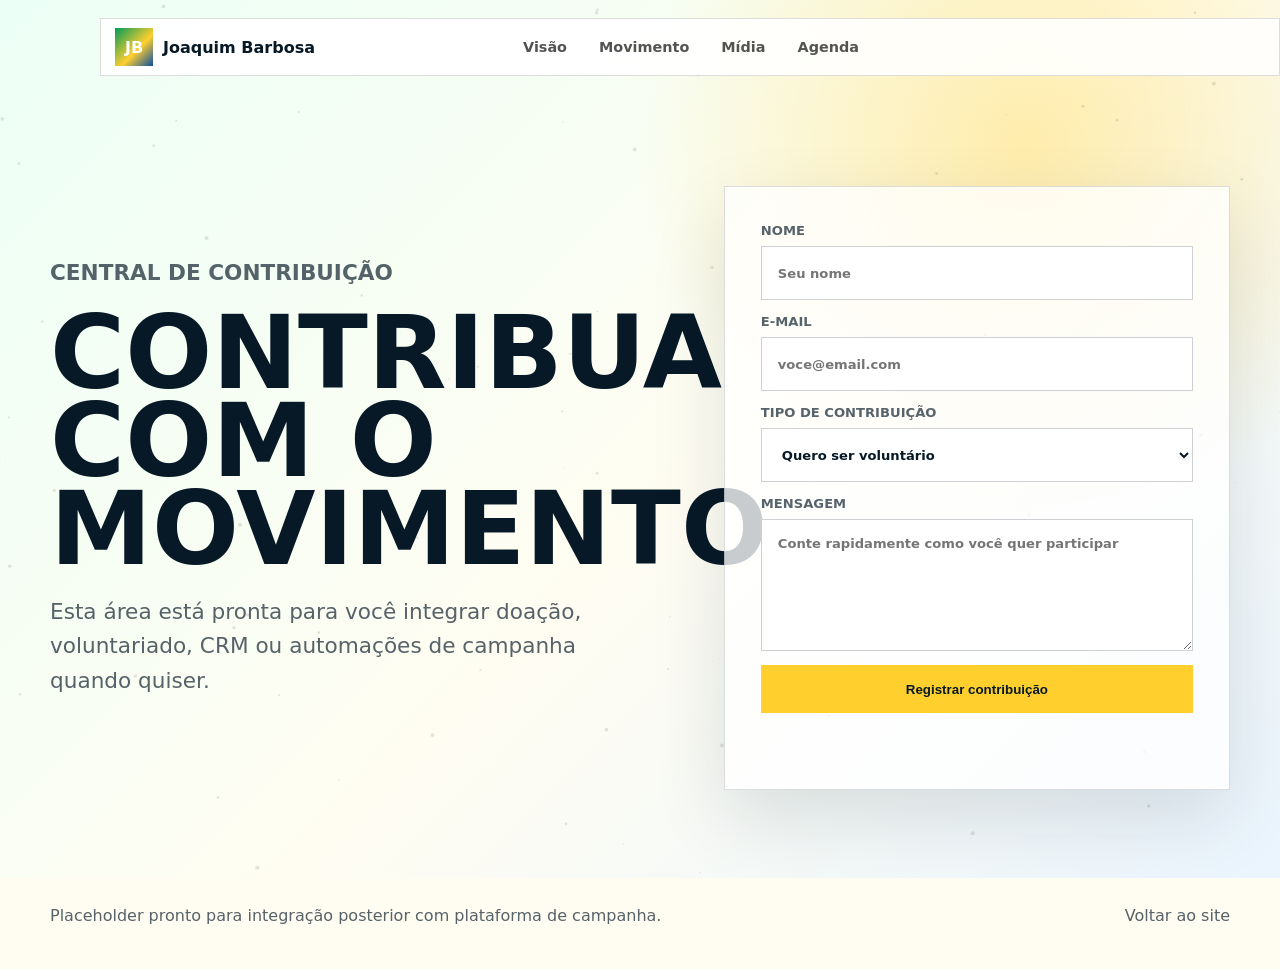
==== contribuir.html @ ee614749 "Add files via upload" ====
<!doctype html>
<html lang="pt-BR">
  <head>
    <meta charset="UTF-8" />
    <meta name="viewport" content="width=device-width, initial-scale=1.0" />
    <title>Contribuir | Joaquim Barbosa</title>
    <link rel="stylesheet" href="styles.css" />
  </head>
  <body class="contribute-page">
    <canvas id="grain-canvas" aria-hidden="true"></canvas>

    <header class="site-header is-static" data-reveal>
      <a class="brand" href="index.html" aria-label="Voltar ao site Joaquim Barbosa">
        <img class="brand-logo" src="logo.png" alt="" />
        <span class="brand-mark">JB</span>
        <span>Joaquim Barbosa</span>
      </a>
      <nav class="nav-links" aria-label="Navegação principal">
        <a href="index.html#visao">Visão</a>
        <a href="index.html#movimento">Movimento</a>
        <a href="index.html#midia">Mídia</a>
        <a href="index.html#agenda">Agenda</a>
      </nav>
      <button class="menu-button" type="button" aria-label="Abrir menu" aria-expanded="false">
        <img class="menu-logo" src="logo.png" alt="" />
        <span></span>
        <span></span>
      </button>
    </header>

    <main>
      <section class="contribute-hero">
        <div class="contribute-copy" data-reveal>
          <p class="kicker">Central de contribuição</p>
          <h1>Contribua com o movimento</h1>
          <p>
            Esta área está pronta para você integrar doação, voluntariado, CRM ou automações de campanha quando quiser.
          </p>
        </div>

        <form class="signup-form contribute-form" data-reveal>
          <label>
            <span>Nome</span>
            <input type="text" name="nome" placeholder="Seu nome" autocomplete="name" />
          </label>
          <label>
            <span>E-mail</span>
            <input type="email" name="email" placeholder="voce@email.com" autocomplete="email" />
          </label>
          <label>
            <span>Tipo de contribuição</span>
            <select name="contribuicao">
              <option>Quero ser voluntário</option>
              <option>Quero contribuir financeiramente</option>
              <option>Quero organizar um encontro</option>
              <option>Quero ajudar com comunicação</option>
            </select>
          </label>
          <label>
            <span>Mensagem</span>
            <textarea name="mensagem" placeholder="Conte rapidamente como você quer participar"></textarea>
          </label>
          <button class="button primary magnetic" type="submit">Registrar contribuição</button>
          <p class="form-note" role="status" aria-live="polite"></p>
        </form>
      </section>
    </main>

    <footer class="site-footer">
      <p>Placeholder pronto para integração posterior com plataforma de campanha.</p>
      <a href="index.html">Voltar ao site</a>
    </footer>

    <script src="script.js"></script>
  </body>
</html>
---- styles.css ----
:root {
  --ink: #071926;
  --paper: #fffdf2;
  --gold: #ffcf2e;
  --green: #009b58;
  --red: #c93b2f;
  --blue: #0b4ea2;
  --sky: #e8f4ff;
  --white: #ffffff;
  --muted: rgba(7, 25, 38, 0.68);
  --line: rgba(7, 25, 38, 0.16);
  --hero-top: url("01.jpg");
  --hero-bottom: url("02.jpg");
  --reveal-x: 72%;
  --reveal-y: 48%;
  --reveal-size: 0px;
}

* {
  box-sizing: border-box;
}

html {
  scroll-behavior: smooth;
}

body {
  margin: 0;
  background: var(--paper);
  color: var(--ink);
  font-family: "Segoe UI", Inter, system-ui, sans-serif;
  overflow-x: hidden;
}

body.menu-open {
  overflow: hidden;
}

#grain-canvas {
  position: fixed;
  inset: 0;
  z-index: 0;
  pointer-events: none;
  mix-blend-mode: multiply;
  opacity: 0.32;
}

.site-header {
  position: fixed;
  top: 18px;
  left: 50%;
  z-index: 10;
  display: flex;
  width: min(1180px, calc(100% - 32px));
  min-height: 58px;
  align-items: center;
  justify-content: center;
  padding: 10px 12px 10px 14px;
  border: 1px solid rgba(16, 16, 15, 0.14);
  background: rgba(255, 255, 255, 0.88);
  color: var(--ink);
  transform: translateX(-50%);
  backdrop-filter: blur(18px);
}

.site-header .brand {
  position: absolute;
  left: 14px;
}

.brand,
.nav-links a,
.site-footer a {
  color: inherit;
  text-decoration: none;
}

.brand {
  display: inline-flex;
  align-items: center;
  gap: 10px;
  font-family: "Arial Black", "Segoe UI", system-ui, sans-serif;
  font-weight: 900;
}

.brand-mark {
  display: grid;
  width: 38px;
  height: 38px;
  place-items: center;
  background: linear-gradient(135deg, var(--green), var(--gold) 58%, var(--blue));
  color: var(--white);
}

.brand-logo {
  display: none;
  width: 42px;
  height: 42px;
  object-fit: contain;
}

.menu-logo {
  display: none;
  width: 32px;
  height: 32px;
  object-fit: contain;
}

.nav-links {
  display: flex;
  align-items: center;
  gap: 8px;
}

.nav-links a {
  padding: 10px 12px;
  color: rgba(16, 16, 15, 0.72);
  font-size: 0.9rem;
  font-weight: 700;
}

.nav-links a:hover {
  color: var(--ink);
}

.menu-button {
  display: none;
}

main,
.site-footer {
  position: relative;
  z-index: 1;
}

.hero {
  position: relative;
  display: grid;
  min-height: 100svh;
  align-items: center;
  justify-items: end;
  padding: 118px max(24px, calc((100vw - 1180px) / 2)) 80px;
  isolation: isolate;
  overflow: hidden;
}

.hero::before {
  position: absolute;
  inset: 0;
  z-index: -1;
  background:
    linear-gradient(270deg, rgba(0, 64, 42, 0.58) 0%, rgba(0, 82, 57, 0.4) 36%, rgba(7, 25, 38, 0.08) 70%),
    linear-gradient(0deg, rgba(7, 25, 38, 0.42), rgba(7, 25, 38, 0.01) 58%);
  content: "";
  pointer-events: none;
}

.hero::after {
  position: absolute;
  inset: auto 0 0 0;
  height: 32svh;
  z-index: -1;
  background:
    linear-gradient(0deg, var(--paper), rgba(255, 253, 242, 0)),
    linear-gradient(90deg, var(--green), var(--gold) 45%, var(--blue));
  background-size: auto, 100% 10px;
  background-position: center, bottom;
  background-repeat: no-repeat;
  content: "";
  pointer-events: none;
}

.hero-image-reveal {
  position: absolute;
  inset: 0;
  z-index: -2;
  overflow: hidden;
  background: var(--ink);
  --reveal-size: 0px;
}

.hero-image {
  position: absolute;
  inset: 0;
  background-position: center;
  background-size: cover;
  transform: scale(1.04);
}

.hero-image-top {
  background-image: var(--hero-top);
}

.hero-image-bottom {
  background-image: var(--hero-bottom);
  opacity: 0;
  -webkit-mask-image: radial-gradient(
    circle var(--reveal-size) at var(--reveal-x) var(--reveal-y),
    #000 0 54%,
    rgba(0, 0, 0, 0.72) 64%,
    transparent 100%
  );
  mask-image: radial-gradient(
    circle var(--reveal-size) at var(--reveal-x) var(--reveal-y),
    #000 0 54%,
    rgba(0, 0, 0, 0.72) 64%,
    transparent 100%
  );
  transition: opacity 220ms ease, -webkit-mask-image 160ms ease, mask-image 160ms ease;
}

.hero-image-reveal.is-revealing .hero-image-bottom {
  opacity: 1;
}

.hero-content {
  width: min(760px, 100%);
  color: var(--white);
  text-align: right;
}

.kicker,
.section-label {
  margin: 0 0 18px;
  color: var(--gold);
  font-family: "Arial Black", "Segoe UI", system-ui, sans-serif;
  font-size: 0.8rem;
  font-weight: 900;
  letter-spacing: 0;
  text-transform: uppercase;
}

h1,
h2,
h3,
p {
  margin-top: 0;
}

h1 {
  margin-bottom: 22px;
  font-family: "Arial Black", "Segoe UI", system-ui, sans-serif;
  font-size: clamp(3.8rem, 11.4vw, 9.7rem);
  line-height: 0.86;
  letter-spacing: 0;
  text-transform: uppercase;
}

h1 span {
  display: block;
  margin-top: 12px;
  color: var(--gold);
  font-size: 0.28em;
  line-height: 1;
}

.hero-logo-title img {
  display: block;
  width: min(100%, 760px);
  margin-left: auto;
}

h2 {
  font-family: "Arial Black", "Segoe UI", system-ui, sans-serif;
  font-size: clamp(2.35rem, 6vw, 5.2rem);
  line-height: 0.95;
  letter-spacing: 0;
}

h3 {
  font-family: "Arial Black", "Segoe UI", system-ui, sans-serif;
  font-size: 1.5rem;
  line-height: 1.05;
}

.hero-copy {
  max-width: 620px;
  margin-left: auto;
  color: rgba(255, 255, 255, 0.86);
  font-size: clamp(1.05rem, 2vw, 1.45rem);
  line-height: 1.45;
}

.hero-actions,
.timeline-list {
  display: flex;
  flex-wrap: wrap;
  gap: 12px;
}

.hero-actions {
  justify-content: flex-end;
}

.button {
  display: inline-flex;
  min-height: 48px;
  align-items: center;
  justify-content: center;
  border: 1px solid currentColor;
  padding: 0 18px;
  color: inherit;
  font-weight: 900;
  text-decoration: none;
  transition: transform 180ms ease, background 180ms ease, color 180ms ease;
}

.button.primary {
  border-color: var(--gold);
  background: var(--gold);
  color: var(--ink);
}

.button.ghost {
  color: var(--white);
}

.button:hover {
  transform: translateY(-2px);
}

.scroll-cue {
  position: absolute;
  left: 50%;
  bottom: 28px;
  width: 30px;
  height: 48px;
  border: 1px solid rgba(255, 255, 255, 0.62);
  border-radius: 999px;
  transform: translateX(-50%);
}

.scroll-cue span {
  display: block;
  width: 6px;
  height: 6px;
  margin: 10px auto 0;
  border-radius: 50%;
  background: var(--white);
  animation: cue 1.4s ease-in-out infinite;
}

.statement {
  position: relative;
  overflow: hidden;
  padding: 120px max(24px, calc((100vw - 1180px) / 2));
  background:
    linear-gradient(rgba(255, 253, 242, 0.78), rgba(255, 253, 242, 0.88)),
    url("back.png");
  background-position: center;
  background-size: cover;
  background-repeat: no-repeat;
}

.statement-track {
  display: flex;
  width: max-content;
  gap: 42px;
  color: rgba(0, 155, 88, 0.1);
  font-family: "Arial Black", "Segoe UI", system-ui, sans-serif;
  font-size: clamp(4rem, 15vw, 14rem);
  font-weight: 900;
  line-height: 0.8;
  white-space: nowrap;
  transform: translateX(var(--marquee, 0));
}

.statement-track p {
  margin: 0;
}

.statement-inner {
  position: relative;
  width: min(880px, 100%);
  margin-top: -30px;
}

.statement-inner p,
.movement-copy p,
.timeline-panel p,
.pillar-card p,
.join-content p,
.force-heading p,
.force-card p,
.career-copy p,
.career-detail p {
  color: var(--muted);
  font-size: 1.05rem;
  line-height: 1.7;
}

.political-force {
  padding: 120px max(24px, calc((100vw - 1180px) / 2));
  background:
    radial-gradient(circle at 14% 16%, rgba(0, 155, 88, 0.18), transparent 26rem),
    radial-gradient(circle at 90% 20%, rgba(255, 207, 46, 0.3), transparent 26rem),
    linear-gradient(180deg, var(--paper), #e8f4ff);
}

.force-heading {
  display: grid;
  max-width: 980px;
  gap: 10px;
  margin-bottom: 38px;
}

.force-heading p {
  max-width: 740px;
}

.force-grid {
  display: grid;
  grid-template-columns: 1.2fr 0.9fr 0.9fr;
  gap: 14px;
}

.force-card {
  position: relative;
  min-height: 360px;
  border: 1px solid rgba(7, 25, 38, 0.14);
  padding: clamp(24px, 4vw, 36px);
  background: rgba(255, 255, 255, 0.72);
  overflow: hidden;
}

.force-card::before {
  position: absolute;
  inset: 0 0 auto;
  height: 8px;
  background: linear-gradient(90deg, var(--green), var(--gold), var(--blue));
  content: "";
}

.force-card.lead {
  background: var(--ink);
  color: var(--white);
}

.force-card.lead p {
  color: rgba(255, 255, 255, 0.76);
}

.force-card span {
  display: inline-block;
  margin-bottom: 62px;
  color: var(--blue);
  font-family: "Arial Black", "Segoe UI", system-ui, sans-serif;
  font-weight: 900;
}

.force-card.lead span {
  color: var(--gold);
}

.career-panel {
  display: grid;
  grid-template-columns: minmax(260px, 0.8fr) minmax(260px, 0.7fr) minmax(280px, 0.9fr);
  gap: 18px;
  align-items: stretch;
  margin-top: 18px;
}

.career-copy,
.career-detail {
  border: 1px solid rgba(7, 25, 38, 0.14);
  padding: clamp(24px, 4vw, 34px);
  background: rgba(255, 255, 255, 0.76);
}

.career-points {
  display: grid;
  gap: 10px;
}

.career-point {
  display: grid;
  gap: 6px;
  border: 1px solid rgba(7, 25, 38, 0.14);
  padding: 16px;
  background: rgba(255, 255, 255, 0.68);
  color: var(--ink);
  text-align: left;
  cursor: pointer;
  transition: background 180ms ease, color 180ms ease, transform 180ms ease;
}

.career-point strong {
  font-family: "Arial Black", "Segoe UI", system-ui, sans-serif;
}

.career-point span {
  color: var(--muted);
  font-size: 0.92rem;
}

.career-point.active,
.career-point:hover {
  background: var(--green);
  color: var(--white);
  transform: translateY(-2px);
}

.career-point.active span,
.career-point:hover span {
  color: rgba(255, 255, 255, 0.78);
}

.career-detail {
  border-left: 8px solid var(--gold);
}

.career-detail span {
  display: block;
  margin-bottom: 14px;
  color: var(--blue);
  font-family: "Arial Black", "Segoe UI", system-ui, sans-serif;
  font-size: 1.8rem;
}

.force-sources {
  display: flex;
  flex-wrap: wrap;
  gap: 10px;
  margin-top: 22px;
}

.force-sources a {
  border: 1px solid rgba(7, 25, 38, 0.18);
  padding: 10px 12px;
  background: rgba(255, 255, 255, 0.66);
  color: var(--ink);
  font-size: 0.88rem;
  font-weight: 800;
  text-decoration: none;
}

.pillars {
  display: grid;
  grid-template-columns: repeat(3, 1fr);
  gap: 1px;
  background: var(--line);
  padding: 1px;
}

.pillar-card {
  min-height: 330px;
  padding: clamp(28px, 5vw, 54px);
  background: var(--paper);
}

.pillar-card span {
  display: inline-block;
  margin-bottom: 80px;
  color: var(--blue);
  font-family: "Arial Black", "Segoe UI", system-ui, sans-serif;
  font-weight: 900;
}

.movement {
  display: grid;
  grid-template-columns: minmax(260px, 0.72fr) minmax(320px, 1.28fr);
  gap: clamp(28px, 6vw, 80px);
  align-items: center;
  padding: 130px max(24px, calc((100vw - 1180px) / 2));
  background:
    radial-gradient(circle at 84% 18%, rgba(255, 207, 46, 0.4), transparent 24rem),
    linear-gradient(135deg, #ecfff6, #fff8d2 55%, #e8f4ff);
  color: var(--ink);
}

.interactive-map {
  position: relative;
  min-height: 560px;
  border: 1px solid rgba(11, 78, 162, 0.2);
  background:
    linear-gradient(90deg, rgba(16, 16, 15, 0.08) 1px, transparent 1px),
    linear-gradient(0deg, rgba(16, 16, 15, 0.08) 1px, transparent 1px),
    radial-gradient(circle at 50% 50%, rgba(255, 207, 46, 0.24), transparent 60%);
  background-size: 70px 70px, 70px 70px, auto;
  overflow: hidden;
}

.interactive-map::before {
  position: absolute;
  inset: 12%;
  border: 2px solid rgba(0, 155, 88, 0.45);
  clip-path: polygon(50% 0, 68% 19%, 62% 37%, 82% 56%, 64% 79%, 48% 70%, 31% 92%, 22% 66%, 7% 53%, 26% 33%, 22% 12%);
  content: "";
}

.pulse-dot {
  position: absolute;
  left: var(--x);
  top: var(--y);
  width: 22px;
  height: 22px;
  border: 0;
  border-radius: 50%;
  background: var(--blue);
  cursor: pointer;
  transform: translate(-50%, -50%);
}

.pulse-dot::after {
  position: absolute;
  inset: -13px;
  border: 1px solid var(--blue);
  border-radius: 50%;
  content: "";
  animation: pulse 1.8s ease-out infinite;
}

.pulse-dot.active {
  background: var(--gold);
}

.map-card {
  position: absolute;
  right: 24px;
  bottom: 24px;
  width: min(330px, calc(100% - 48px));
  padding: 22px;
  background: var(--white);
  color: var(--ink);
}

.media-watch {
  padding: 120px max(24px, calc((100vw - 1180px) / 2));
  background:
    linear-gradient(180deg, rgba(255, 253, 242, 0.88), rgba(232, 244, 255, 0.96)),
    repeating-linear-gradient(135deg, rgba(0, 155, 88, 0.08) 0 2px, transparent 2px 18px);
}

.media-heading {
  display: grid;
  max-width: 900px;
  gap: 10px;
  margin-bottom: 38px;
}

.media-heading p {
  max-width: 640px;
  color: var(--muted);
  font-size: 1.05rem;
  line-height: 1.65;
}

.news-grid {
  display: grid;
  grid-template-columns: repeat(3, 1fr);
  gap: 16px;
}

.news-card {
  position: relative;
  display: grid;
  min-height: 360px;
  align-content: start;
  gap: 16px;
  border: 1px solid rgba(16, 16, 15, 0.13);
  padding: clamp(24px, 4vw, 34px);
  background: rgba(255, 253, 247, 0.86);
  overflow: hidden;
}

.news-card::before {
  position: absolute;
  inset: 0 0 auto;
  height: 7px;
  background: linear-gradient(90deg, var(--green), var(--gold), var(--blue));
  content: "";
}

.news-card.feature {
  background: var(--ink);
  color: var(--white);
}

.news-source {
  color: var(--blue);
  font-size: 0.78rem;
  font-weight: 900;
  text-transform: uppercase;
}

.news-card.feature .news-source {
  color: var(--gold);
}

.news-card h3 {
  margin-bottom: 0;
}

.news-card p {
  color: var(--muted);
  line-height: 1.65;
}

.news-card.feature p {
  color: rgba(255, 253, 247, 0.78);
}

.news-card a {
  align-self: end;
  color: inherit;
  font-weight: 900;
  text-decoration-thickness: 2px;
  text-underline-offset: 5px;
}

.photo-gallery {
  padding: 120px max(24px, calc((100vw - 1180px) / 2));
  background:
    radial-gradient(circle at 16% 12%, rgba(255, 207, 46, 0.34), transparent 22rem),
    linear-gradient(135deg, #e9fff5, #fffdf2 48%, #e8f4ff);
}

.gallery-heading {
  display: grid;
  max-width: 920px;
  gap: 10px;
  margin-bottom: 38px;
}

.gallery-heading p {
  max-width: 680px;
  color: var(--muted);
  font-size: 1.05rem;
  line-height: 1.65;
}

.gallery-stage {
  position: relative;
  display: grid;
  grid-template-columns: 56px minmax(0, 1fr) 56px;
  gap: 14px;
  align-items: center;
}

.gallery-feature {
  position: relative;
  min-height: 620px;
  margin: 0;
  overflow: hidden;
  background: var(--ink);
  box-shadow: 0 34px 80px rgba(7, 25, 38, 0.18);
}

.gallery-feature img {
  display: block;
  width: 100%;
  height: 620px;
  object-fit: cover;
  object-position: center;
  transition: opacity 220ms ease, transform 700ms ease;
}

.gallery-feature.is-changing img {
  opacity: 0.3;
  transform: scale(1.03);
}

.gallery-feature figcaption {
  position: absolute;
  right: 0;
  bottom: 0;
  left: 0;
  display: flex;
  justify-content: space-between;
  gap: 18px;
  padding: 20px clamp(18px, 4vw, 32px);
  background: linear-gradient(90deg, rgba(0, 155, 88, 0.92), rgba(7, 25, 38, 0.9));
  color: var(--white);
}

.gallery-feature strong {
  font-family: "Arial Black", "Segoe UI", system-ui, sans-serif;
  line-height: 1.1;
}

.gallery-feature span {
  color: rgba(255, 255, 255, 0.74);
  font-size: 0.9rem;
  text-align: right;
}

.gallery-nav {
  display: grid;
  width: 56px;
  height: 74px;
  place-items: center;
  border: 0;
  background: var(--blue);
  color: var(--white);
  font-size: 2.4rem;
  line-height: 1;
  cursor: pointer;
  transition: background 180ms ease, transform 180ms ease;
}

.gallery-nav:hover {
  background: var(--green);
  transform: translateY(-2px);
}

.gallery-thumbs {
  display: grid;
  grid-template-columns: repeat(9, minmax(88px, 1fr));
  gap: 10px;
  margin-top: 16px;
}

.gallery-thumb {
  height: 110px;
  border: 3px solid transparent;
  padding: 0;
  background: var(--ink);
  cursor: pointer;
  overflow: hidden;
}

.gallery-thumb img {
  display: block;
  width: 100%;
  height: 100%;
  object-fit: cover;
  opacity: 0.72;
  transition: opacity 180ms ease, transform 220ms ease;
}

.gallery-thumb.active {
  border-color: var(--gold);
}

.gallery-thumb:hover img,
.gallery-thumb.active img {
  opacity: 1;
  transform: scale(1.05);
}

.map-card span {
  display: block;
  margin-bottom: 8px;
  font-family: "Arial Black", "Segoe UI", system-ui, sans-serif;
  font-size: 1.5rem;
  font-weight: 900;
}

.map-card p {
  margin: 0;
  color: var(--muted);
  line-height: 1.55;
}

.timeline {
  padding: 120px max(24px, calc((100vw - 1180px) / 2));
}

.timeline h2 {
  max-width: 820px;
}

.timeline-list {
  margin: 40px 0 28px;
}

.timeline-item {
  flex: 1 1 230px;
  min-height: 108px;
  border: 1px solid var(--line);
  padding: 18px;
  background: transparent;
  color: var(--ink);
  text-align: left;
  cursor: pointer;
  transition: transform 180ms ease, background 180ms ease, color 180ms ease;
}

.timeline-item span {
  display: block;
  margin-bottom: 12px;
  color: var(--red);
  font-size: 0.78rem;
  font-weight: 900;
  text-transform: uppercase;
}

.timeline-item strong {
  font-family: "Arial Black", "Segoe UI", system-ui, sans-serif;
  font-size: 1.35rem;
}

.timeline-item.active,
.timeline-item:hover {
  background: var(--ink);
  color: var(--white);
  transform: translateY(-3px);
}

.timeline-panel {
  max-width: 720px;
  min-height: 185px;
  border-left: 7px solid var(--gold);
  padding: 26px 0 0 28px;
}

.join {
  position: relative;
  display: grid;
  min-height: 720px;
  grid-template-columns: 0.9fr 1.1fr;
  gap: clamp(28px, 5vw, 70px);
  align-items: center;
  padding: 90px max(24px, calc((100vw - 1120px) / 2));
  background: var(--ink);
  color: var(--white);
  overflow: hidden;
}

.join-art {
  position: relative;
  height: min(62vw, 560px);
}

.join-art span {
  position: absolute;
  inset: 8%;
  border: 22px solid var(--gold);
  transform: rotate(8deg);
  animation: orbit 12s ease-in-out infinite;
}

.join-art span:nth-child(2) {
  inset: 22%;
  border-color: var(--green);
  animation-delay: -3s;
}

.join-art span:nth-child(3) {
  inset: 35%;
  border-color: var(--red);
  animation-delay: -6s;
}

.signup-form {
  display: grid;
  max-width: 560px;
  gap: 14px;
}

.signup-form label {
  display: grid;
  gap: 8px;
  color: rgba(255, 250, 240, 0.7);
  font-size: 0.82rem;
  font-weight: 800;
  text-transform: uppercase;
}

.signup-form input,
.signup-form select,
.signup-form textarea {
  min-height: 54px;
  border: 1px solid rgba(255, 250, 240, 0.22);
  border-radius: 0;
  background: rgba(255, 250, 240, 0.09);
  color: var(--white);
  font: inherit;
  outline: 0;
  padding: 0 16px;
}

.signup-form textarea {
  min-height: 132px;
  padding: 16px;
  resize: vertical;
}

.signup-form select option {
  color: var(--ink);
}

.signup-form input:focus,
.signup-form select:focus {
  border-color: var(--gold);
}

.form-note {
  min-height: 26px;
  margin: 0;
  color: var(--gold);
  font-weight: 800;
}

.site-footer {
  display: flex;
  justify-content: space-between;
  gap: 18px;
  padding: 28px max(24px, calc((100vw - 1180px) / 2));
  background: var(--paper);
  color: var(--muted);
}

.button.light-link {
  border-color: rgba(255, 255, 255, 0.36);
  color: var(--white);
}

.site-header.is-static {
  position: sticky;
}

.contribute-page {
  background:
    radial-gradient(circle at 80% 15%, rgba(255, 207, 46, 0.36), transparent 24rem),
    linear-gradient(135deg, #ecfff6, var(--paper) 52%, var(--sky));
}

.contribute-hero {
  display: grid;
  min-height: calc(100svh - 80px);
  grid-template-columns: minmax(0, 0.92fr) minmax(320px, 0.78fr);
  gap: clamp(28px, 6vw, 78px);
  align-items: center;
  padding: 120px max(24px, calc((100vw - 1180px) / 2)) 80px;
}

.contribute-copy h1 {
  font-size: clamp(3rem, 8vw, 7.8rem);
  color: var(--ink);
}

.contribute-copy p {
  max-width: 650px;
  color: var(--muted);
  font-size: clamp(1.05rem, 2vw, 1.35rem);
  line-height: 1.6;
}

.contribute-form {
  width: 100%;
  border: 1px solid rgba(7, 25, 38, 0.14);
  padding: clamp(22px, 4vw, 36px);
  background: rgba(255, 255, 255, 0.78);
  box-shadow: 0 28px 70px rgba(7, 25, 38, 0.12);
}

.contribute-form label {
  color: rgba(7, 25, 38, 0.68);
}

.contribute-form input,
.contribute-form select,
.contribute-form textarea {
  border-color: rgba(7, 25, 38, 0.2);
  background: var(--white);
  color: var(--ink);
}

[data-reveal] {
  opacity: 0;
  transform: translateY(26px);
  transition: opacity 700ms ease, transform 700ms ease;
}

[data-reveal].is-visible {
  opacity: 1;
  transform: translateY(0);
}

@keyframes cue {
  0%,
  100% {
    transform: translateY(0);
    opacity: 0.35;
  }

  50% {
    transform: translateY(15px);
    opacity: 1;
  }
}

@keyframes pulse {
  to {
    transform: scale(2.2);
    opacity: 0;
  }
}

@keyframes orbit {
  0%,
  100% {
    transform: rotate(8deg) scale(1);
  }

  50% {
    transform: rotate(-8deg) scale(1.04);
  }
}

@media (max-width: 1080px) {
  .hero::before {
    background:
      linear-gradient(270deg, rgba(0, 64, 42, 0.6) 0%, rgba(0, 82, 57, 0.36) 52%, rgba(7, 25, 38, 0.08) 100%),
      linear-gradient(0deg, rgba(7, 25, 38, 0.44), rgba(7, 25, 38, 0.01) 52%);
  }

  .pillars,
  .news-grid,
  .gallery-thumbs,
  .force-grid,
  .career-panel {
    grid-template-columns: repeat(2, minmax(0, 1fr));
  }

  .pillar-card:last-child,
  .news-card:last-child,
  .force-card.lead,
  .career-detail {
    grid-column: 1 / -1;
  }

  .gallery-stage {
    grid-template-columns: 48px minmax(0, 1fr) 48px;
  }

  .gallery-feature,
  .gallery-feature img {
    min-height: 540px;
    height: 540px;
  }
}

@media (max-width: 820px) {
  :root {
    --hero-top: url("03.jpg");
    --hero-bottom: url("04.jpg");
  }

  .site-header {
    display: none;
  }

  .brand {
    display: inline-flex;
  }

  .brand-logo {
    display: block;
    width: 44px;
    height: 44px;
  }

  .brand-mark,
  .brand span:last-child {
    display: none;
  }

  .menu-button {
    display: none;
  }

  .menu-logo {
    display: none;
  }

  .menu-button span {
    display: block;
    width: 18px;
    height: 2px;
    background: var(--ink);
  }

  .nav-links {
    display: none;
  }

  .hero {
    min-height: 880px;
    align-items: end;
    justify-items: start;
    padding-top: 132px;
    padding-bottom: 72px;
  }

  .hero-content {
    text-align: center;
  }

  .hero-logo-title img {
    margin-right: auto;
    margin-left: auto;
  }

  .hero-copy {
    margin-right: auto;
    margin-left: auto;
  }

  .hero-actions {
    justify-content: center;
  }

  .hero::before {
    background:
      linear-gradient(0deg, rgba(7, 25, 38, 0.42), rgba(7, 25, 38, 0.02) 50%);
  }

  .hero-image {
    background-position: center bottom;
  }

  .pillars,
  .movement,
  .join,
  .news-grid,
  .force-grid,
  .career-panel,
  .gallery-thumbs,
  .contribute-hero {
    grid-template-columns: 1fr;
  }

  .pillar-card:last-child,
  .news-card:last-child,
  .force-card.lead,
  .career-detail {
    grid-column: auto;
  }

  .pillar-card {
    min-height: 260px;
  }

  .pillar-card span {
    margin-bottom: 46px;
  }

  .interactive-map {
    min-height: 470px;
  }

  .map-card {
    right: 14px;
    bottom: 14px;
    width: calc(100% - 28px);
  }

  .gallery-stage {
    grid-template-columns: 1fr;
  }

  .gallery-nav {
    position: absolute;
    z-index: 2;
    top: 50%;
    transform: translateY(-50%);
    width: 46px;
    height: 62px;
    background: rgba(7, 25, 38, 0.78);
  }

  .gallery-prev {
    left: 10px;
  }

  .gallery-next {
    right: 10px;
  }

  .gallery-feature,
  .gallery-feature img {
    min-height: 460px;
    height: 460px;
  }

  .gallery-feature figcaption {
    display: grid;
  }

  .gallery-feature span {
    text-align: left;
  }

  .join-art {
    height: 360px;
  }

  .site-footer {
    flex-direction: column;
  }
}

@media (max-width: 560px) {
  h1 {
    font-size: clamp(2.5rem, 13.3vw, 3.8rem);
  }

  h2 {
    font-size: clamp(2.05rem, 12vw, 3.4rem);
  }

  .hero,
  .statement,
  .political-force,
  .movement,
  .media-watch,
  .photo-gallery,
  .timeline,
  .join,
  .contribute-hero {
    padding-left: 18px;
    padding-right: 18px;
  }

  .hero-actions,
  .timeline-list {
    display: grid;
  }

  .hero-actions {
    display: flex;
    flex-wrap: nowrap;
    justify-items: center;
  }

  .hero-actions .button {
    width: auto;
    min-width: 0;
    padding: 0 12px;
    font-size: 0.86rem;
    white-space: nowrap;
  }

  .button,
  .timeline-item {
    width: 100%;
  }

  .interactive-map {
    min-height: 420px;
  }

  .join-art {
    height: 260px;
  }
}

@media (prefers-reduced-motion: reduce) {
  *,
  *::before,
  *::after {
    animation-duration: 1ms !important;
    scroll-behavior: auto !important;
    transition-duration: 1ms !important;
  }
}
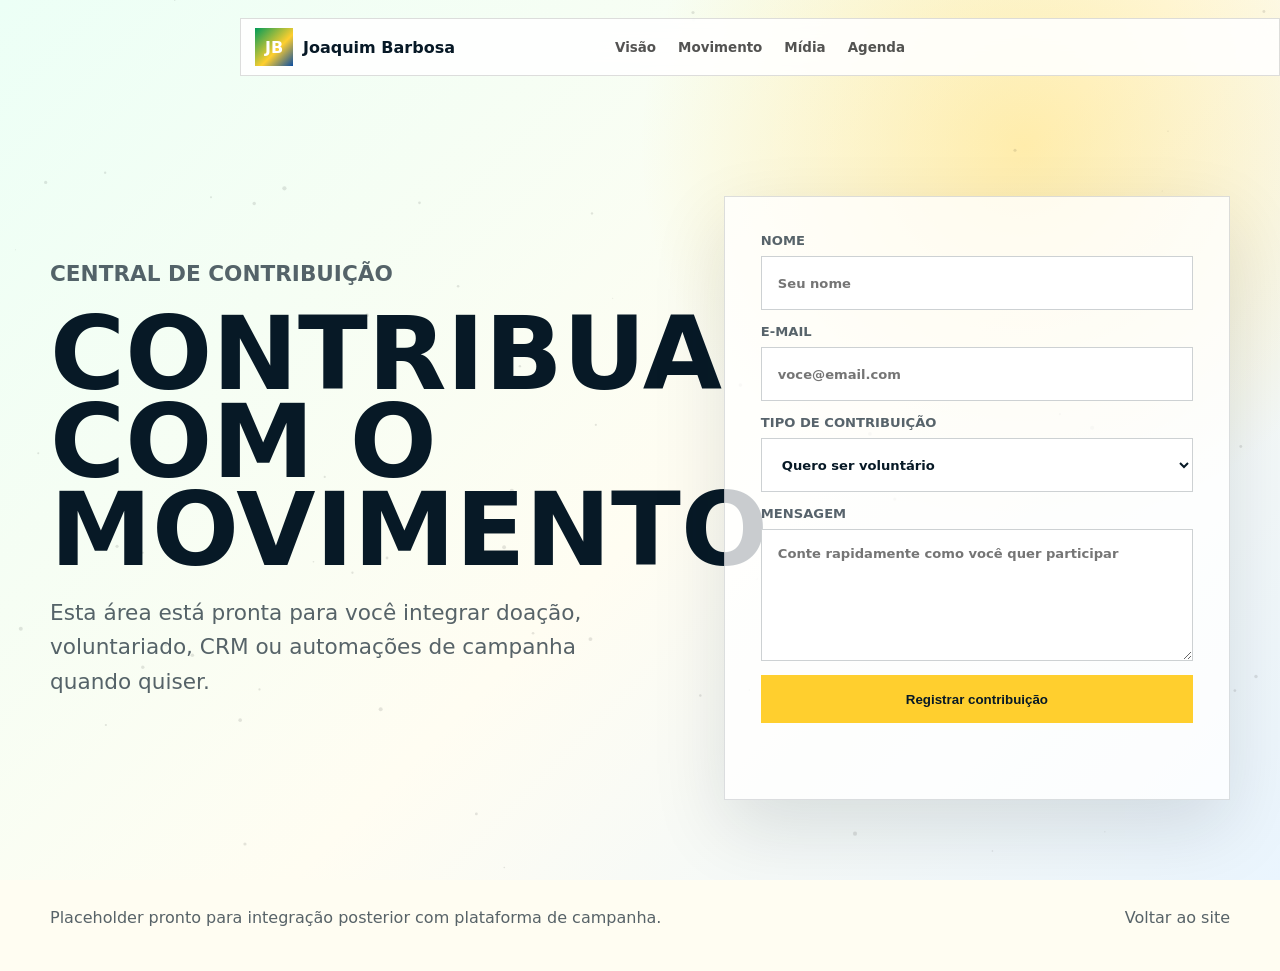
==== commit 6e046928: "Add files via upload" ====
--- a/contribuir.html
+++ b/contribuir.html
@@ -4,6 +4,7 @@
     <meta charset="UTF-8" />
     <meta name="viewport" content="width=device-width, initial-scale=1.0" />
     <title>Contribuir | Joaquim Barbosa</title>
+    <link rel="icon" type="image/svg+xml" href="icone.svg" />
     <link rel="stylesheet" href="styles.css" />
   </head>
   <body class="contribute-page">
--- a/styles.css
+++ b/styles.css
@@ -48,14 +48,14 @@
 .site-header {
   position: fixed;
   top: 18px;
-  left: 50%;
+  left: calc(50% - 20px);
   z-index: 10;
   display: flex;
-  width: min(1180px, calc(100% - 32px));
+  width: min(1040px, calc(100vw - 48px));
   min-height: 58px;
   align-items: center;
   justify-content: center;
-  padding: 10px 12px 10px 14px;
+  padding: 10px 14px;
   border: 1px solid rgba(16, 16, 15, 0.14);
   background: rgba(255, 255, 255, 0.88);
   color: var(--ink);
@@ -66,6 +66,7 @@
 .site-header .brand {
   position: absolute;
   left: 14px;
+  max-width: 220px;
 }
 
 .brand,
@@ -109,14 +110,17 @@
 .nav-links {
   display: flex;
   align-items: center;
-  gap: 8px;
+  max-width: calc(100% - 250px);
+  justify-content: center;
+  gap: 4px;
 }
 
 .nav-links a {
-  padding: 10px 12px;
+  padding: 10px 9px;
   color: rgba(16, 16, 15, 0.72);
-  font-size: 0.9rem;
+  font-size: 0.84rem;
   font-weight: 700;
+  white-space: nowrap;
 }
 
 .nav-links a:hover {
@@ -908,44 +912,26 @@
   position: relative;
   display: grid;
   min-height: 720px;
-  grid-template-columns: 0.9fr 1.1fr;
-  gap: clamp(28px, 5vw, 70px);
-  align-items: center;
-  padding: 90px max(24px, calc((100vw - 1120px) / 2));
+  place-items: center;
+  padding: 90px max(24px, calc((100vw - 1180px) / 2));
   background: var(--ink);
   color: var(--white);
   overflow: hidden;
 }
 
-.join-art {
-  position: relative;
-  height: min(62vw, 560px);
-}
-
-.join-art span {
-  position: absolute;
-  inset: 8%;
-  border: 22px solid var(--gold);
-  transform: rotate(8deg);
-  animation: orbit 12s ease-in-out infinite;
-}
-
-.join-art span:nth-child(2) {
-  inset: 22%;
-  border-color: var(--green);
-  animation-delay: -3s;
-}
-
-.join-art span:nth-child(3) {
-  inset: 35%;
-  border-color: var(--red);
-  animation-delay: -6s;
+.join-content {
+  display: grid;
+  width: min(760px, 100%);
+  justify-items: center;
+  text-align: center;
 }
 
 .signup-form {
   display: grid;
   max-width: 560px;
+  width: 100%;
   gap: 14px;
+  margin-top: 18px;
 }
 
 .signup-form label {
@@ -1088,17 +1074,6 @@
   }
 }
 
-@keyframes orbit {
-  0%,
-  100% {
-    transform: rotate(8deg) scale(1);
-  }
-
-  50% {
-    transform: rotate(-8deg) scale(1.04);
-  }
-}
-
 @media (max-width: 1080px) {
   .hero::before {
     background:
@@ -1281,10 +1256,6 @@
 
   .gallery-feature span {
     text-align: left;
-  }
-
-  .join-art {
-    height: 360px;
   }
 
   .site-footer {
@@ -1342,9 +1313,6 @@
     min-height: 420px;
   }
 
-  .join-art {
-    height: 260px;
-  }
 }
 
 @media (prefers-reduced-motion: reduce) {
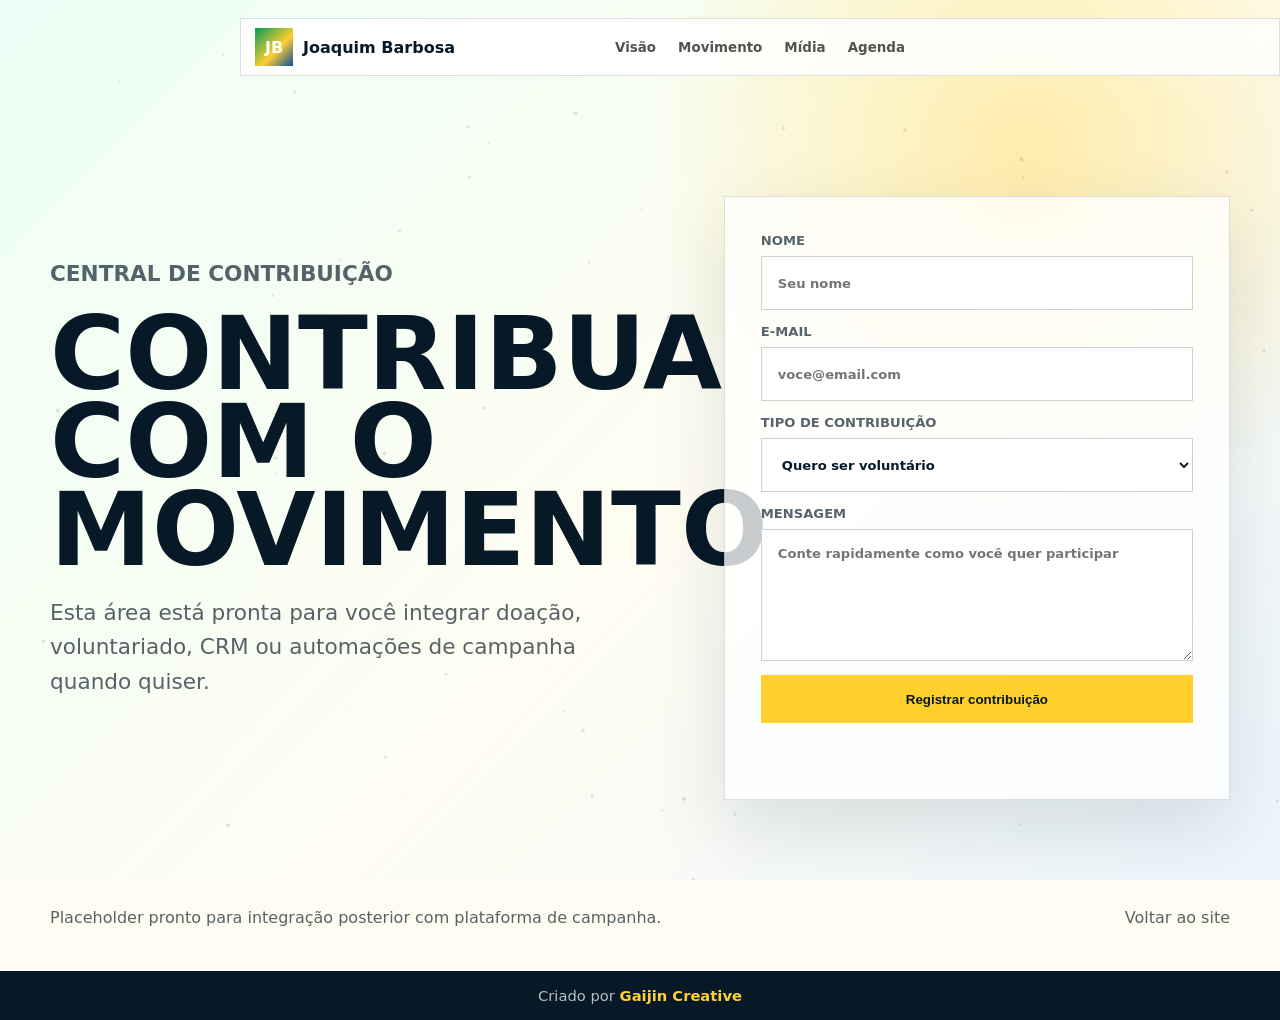
==== commit 86531b8b: "Add files via upload" ====
--- a/contribuir.html
+++ b/contribuir.html
@@ -72,6 +72,13 @@
       <a href="index.html">Voltar ao site</a>
     </footer>
 
+    <footer class="credit-footer">
+      <p>
+        Criado por
+        <a href="https://gaijin-pied.vercel.app/" target="_blank" rel="noreferrer">Gaijin Creative</a>
+      </p>
+    </footer>
+
     <script src="script.js"></script>
   </body>
 </html>
--- a/styles.css
+++ b/styles.css
@@ -48,7 +48,7 @@
 .site-header {
   position: fixed;
   top: 18px;
-  left: calc(50% - 20px);
+  left: calc(50% - 44px);
   z-index: 10;
   display: flex;
   width: min(1040px, calc(100vw - 48px));
@@ -234,6 +234,10 @@
   text-transform: uppercase;
 }
 
+.hero-kicker {
+  font-size: clamp(1rem, 1.8vw, 1.45rem);
+}
+
 h1,
 h2,
 h3,
@@ -375,8 +379,31 @@
 
 .statement-inner {
   position: relative;
-  width: min(880px, 100%);
+  display: grid;
+  width: 100%;
+  grid-template-columns: minmax(0, 0.95fr) minmax(320px, 0.78fr);
+  gap: clamp(28px, 5vw, 70px);
+  align-items: center;
   margin-top: -30px;
+}
+
+.statement-copy {
+  max-width: 820px;
+}
+
+.statement-video {
+  position: relative;
+  overflow: hidden;
+  border: 1px solid rgba(7, 25, 38, 0.16);
+  background: var(--ink);
+  box-shadow: 0 28px 70px rgba(7, 25, 38, 0.18);
+}
+
+.statement-video video {
+  display: block;
+  width: 100%;
+  aspect-ratio: 16 / 10;
+  object-fit: cover;
 }
 
 .statement-inner p,
@@ -393,12 +420,296 @@
   line-height: 1.7;
 }
 
+.support-front {
+  position: relative;
+  display: grid;
+  grid-template-columns: minmax(280px, 0.9fr) minmax(340px, 1.1fr);
+  gap: clamp(26px, 5vw, 70px);
+  align-items: stretch;
+  padding: 120px max(24px, calc((100vw - 1180px) / 2));
+  background:
+    radial-gradient(circle at 12% 18%, rgba(255, 207, 46, 0.28), transparent 22rem),
+    linear-gradient(135deg, #071926, #005f43 58%, #0b4ea2);
+  color: var(--white);
+  overflow: hidden;
+  isolation: isolate;
+}
+
+.support-front::before {
+  position: absolute;
+  inset: 0;
+  z-index: -1;
+  background:
+    linear-gradient(90deg, rgba(255, 255, 255, 0.1) 1px, transparent 1px),
+    linear-gradient(0deg, rgba(255, 255, 255, 0.08) 1px, transparent 1px);
+  background-size: 54px 54px;
+  content: "";
+  opacity: 0.55;
+}
+
+.support-front::after {
+  position: absolute;
+  right: -140px;
+  bottom: -160px;
+  width: 460px;
+  aspect-ratio: 1;
+  border: 40px solid rgba(255, 207, 46, 0.62);
+  border-radius: 50%;
+  content: "";
+}
+
+.support-copy {
+  position: relative;
+  z-index: 1;
+  display: grid;
+  align-content: center;
+}
+
+.support-copy h2 {
+  max-width: 760px;
+  color: var(--white);
+  font-size: clamp(2.35rem, 5.9vw, 5.4rem);
+}
+
+.support-copy p {
+  max-width: 620px;
+  color: rgba(255, 255, 255, 0.78);
+  font-size: clamp(1.05rem, 2vw, 1.3rem);
+  line-height: 1.6;
+}
+
+.support-actions {
+  display: flex;
+  flex-wrap: wrap;
+  gap: 12px;
+  margin-top: 24px;
+}
+
+.support-ghost {
+  border-color: rgba(255, 255, 255, 0.44);
+  color: var(--white);
+}
+
+.support-image {
+  position: relative;
+  z-index: 1;
+  align-self: center;
+}
+
+.support-image img {
+  display: block;
+  width: min(112%, 760px);
+  max-width: none;
+  max-height: 720px;
+  object-fit: contain;
+  filter: drop-shadow(0 32px 60px rgba(0, 0, 0, 0.28));
+}
+
+.card-generator {
+  display: grid;
+  grid-template-columns: minmax(280px, 0.75fr) minmax(360px, 1.25fr);
+  gap: clamp(28px, 5vw, 72px);
+  align-items: center;
+  padding: 120px max(24px, calc((100vw - 1180px) / 2));
+  background:
+    radial-gradient(circle at 82% 18%, rgba(255, 207, 46, 0.38), transparent 22rem),
+    linear-gradient(135deg, #ecfff6, var(--paper) 50%, #e8f4ff);
+}
+
+.generator-copy p {
+  max-width: 560px;
+  color: var(--muted);
+  font-size: 1.05rem;
+  line-height: 1.65;
+}
+
+.generator-workspace {
+  display: grid;
+  grid-template-columns: minmax(240px, 0.68fr) minmax(280px, 1fr);
+  gap: 18px;
+  align-items: start;
+}
+
+.card-form {
+  display: grid;
+  gap: 14px;
+  border: 1px solid rgba(7, 25, 38, 0.14);
+  padding: clamp(20px, 3vw, 28px);
+  background: rgba(255, 255, 255, 0.76);
+}
+
+.card-form label,
+.card-form fieldset {
+  display: grid;
+  gap: 8px;
+}
+
+.card-form span,
+.card-form legend {
+  color: rgba(7, 25, 38, 0.7);
+  font-size: 0.78rem;
+  font-weight: 900;
+  text-transform: uppercase;
+}
+
+.card-form input[type="text"] {
+  min-height: 52px;
+  border: 1px solid rgba(7, 25, 38, 0.18);
+  background: var(--white);
+  color: var(--ink);
+  font: inherit;
+  padding: 0 14px;
+  outline: 0;
+}
+
+.card-form input[type="file"] {
+  width: 100%;
+  border: 1px dashed rgba(7, 25, 38, 0.24);
+  background: rgba(255, 255, 255, 0.68);
+  color: var(--ink);
+  font: inherit;
+  padding: 12px;
+}
+
+.card-form input[type="text"]:focus {
+  border-color: var(--green);
+}
+
+.card-hint {
+  margin: 0;
+  color: var(--muted);
+  font-size: 0.9rem;
+  line-height: 1.45;
+}
+
+.card-form fieldset {
+  border: 0;
+  margin: 0;
+  padding: 0;
+}
+
+.style-option {
+  display: flex !important;
+  grid-template-columns: none !important;
+  align-items: center;
+  gap: 10px !important;
+  min-height: 42px;
+  border: 1px solid rgba(7, 25, 38, 0.12);
+  padding: 0 12px;
+  background: rgba(255, 255, 255, 0.58);
+  cursor: pointer;
+}
+
+.style-option input {
+  accent-color: var(--green);
+}
+
+.card-preview-wrap {
+  display: grid;
+  place-items: center;
+  border: 1px solid rgba(7, 25, 38, 0.14);
+  padding: 14px;
+  background:
+    linear-gradient(45deg, rgba(7, 25, 38, 0.05) 25%, transparent 25%),
+    linear-gradient(-45deg, rgba(7, 25, 38, 0.05) 25%, transparent 25%),
+    var(--white);
+  background-size: 24px 24px;
+  box-shadow: 0 28px 70px rgba(7, 25, 38, 0.12);
+}
+
+#support-card {
+  display: block;
+  width: min(100%, 360px);
+  height: auto;
+}
+
 .political-force {
   padding: 120px max(24px, calc((100vw - 1180px) / 2));
   background:
     radial-gradient(circle at 14% 16%, rgba(0, 155, 88, 0.18), transparent 26rem),
     radial-gradient(circle at 90% 20%, rgba(255, 207, 46, 0.3), transparent 26rem),
     linear-gradient(180deg, var(--paper), #e8f4ff);
+}
+
+.black-front-hero {
+  position: relative;
+  min-height: 680px;
+  margin-bottom: 82px;
+  padding: clamp(28px, 6vw, 70px);
+  overflow: hidden;
+  background: var(--ink);
+  color: var(--white);
+  isolation: isolate;
+}
+
+.black-front-hero::before {
+  position: absolute;
+  inset: 0;
+  z-index: -1;
+  background:
+    linear-gradient(90deg, rgba(7, 25, 38, 0.92), rgba(7, 25, 38, 0.62) 46%, rgba(7, 25, 38, 0.32)),
+    radial-gradient(circle at 20% 18%, rgba(255, 207, 46, 0.3), transparent 18rem),
+    radial-gradient(circle at 82% 70%, rgba(0, 155, 88, 0.3), transparent 22rem);
+  content: "";
+}
+
+.front-collage {
+  position: absolute;
+  inset: 0;
+  z-index: -2;
+  display: grid;
+  grid-template-columns: repeat(6, 1fr);
+  opacity: 0.58;
+  filter: saturate(1.08) contrast(1.08);
+}
+
+.front-collage span {
+  min-height: 100%;
+  background-image: var(--front-img);
+  background-position: center;
+  background-size: cover;
+}
+
+.front-collage span:nth-child(even) {
+  transform: translateY(34px);
+}
+
+.front-copy {
+  display: grid;
+  max-width: 820px;
+  min-height: 540px;
+  align-content: end;
+}
+
+.front-copy h2 {
+  max-width: 780px;
+  color: var(--white);
+  font-size: clamp(2.8rem, 8vw, 7rem);
+}
+
+.front-copy p {
+  max-width: 680px;
+  color: rgba(255, 255, 255, 0.82);
+  font-size: clamp(1.04rem, 2vw, 1.32rem);
+  line-height: 1.6;
+}
+
+.front-tags {
+  display: flex;
+  flex-wrap: wrap;
+  gap: 10px;
+  margin-top: 22px;
+}
+
+.front-tags span {
+  border: 1px solid rgba(255, 255, 255, 0.28);
+  padding: 9px 12px;
+  background: rgba(255, 255, 255, 0.12);
+  color: var(--white);
+  font-size: 0.78rem;
+  font-weight: 900;
+  text-transform: uppercase;
+  backdrop-filter: blur(12px);
 }
 
 .force-heading {
@@ -987,6 +1298,31 @@
   color: var(--muted);
 }
 
+.credit-footer {
+  position: relative;
+  z-index: 1;
+  padding: 16px 24px;
+  background: var(--ink);
+  color: rgba(255, 255, 255, 0.72);
+  text-align: center;
+}
+
+.credit-footer p {
+  margin: 0;
+  font-size: 0.92rem;
+}
+
+.credit-footer a {
+  color: var(--gold);
+  font-weight: 900;
+  text-decoration: none;
+}
+
+.credit-footer a:hover {
+  text-decoration: underline;
+  text-underline-offset: 4px;
+}
+
 .button.light-link {
   border-color: rgba(255, 255, 255, 0.36);
   color: var(--white);
@@ -1084,13 +1420,26 @@
   .pillars,
   .news-grid,
   .gallery-thumbs,
+  .statement-inner,
+  .support-front,
+  .card-generator,
+  .front-collage,
   .force-grid,
   .career-panel {
     grid-template-columns: repeat(2, minmax(0, 1fr));
   }
 
+  .black-front-hero {
+    min-height: 620px;
+  }
+
+  .front-collage {
+    opacity: 0.42;
+  }
+
   .pillar-card:last-child,
   .news-card:last-child,
+  .statement-video,
   .force-card.lead,
   .career-detail {
     grid-column: 1 / -1;
@@ -1190,6 +1539,11 @@
   .movement,
   .join,
   .news-grid,
+  .statement-inner,
+  .support-front,
+  .card-generator,
+  .generator-workspace,
+  .front-collage,
   .force-grid,
   .career-panel,
   .gallery-thumbs,
@@ -1197,11 +1551,25 @@
     grid-template-columns: 1fr;
   }
 
+
   .pillar-card:last-child,
   .news-card:last-child,
+  .statement-video,
   .force-card.lead,
   .career-detail {
     grid-column: auto;
+  }
+
+  .support-image {
+    display: grid;
+    justify-items: center;
+    overflow: visible;
+  }
+
+  .support-image img {
+    width: min(100%, 520px);
+    max-width: 100%;
+    max-height: none;
   }
 
   .pillar-card {
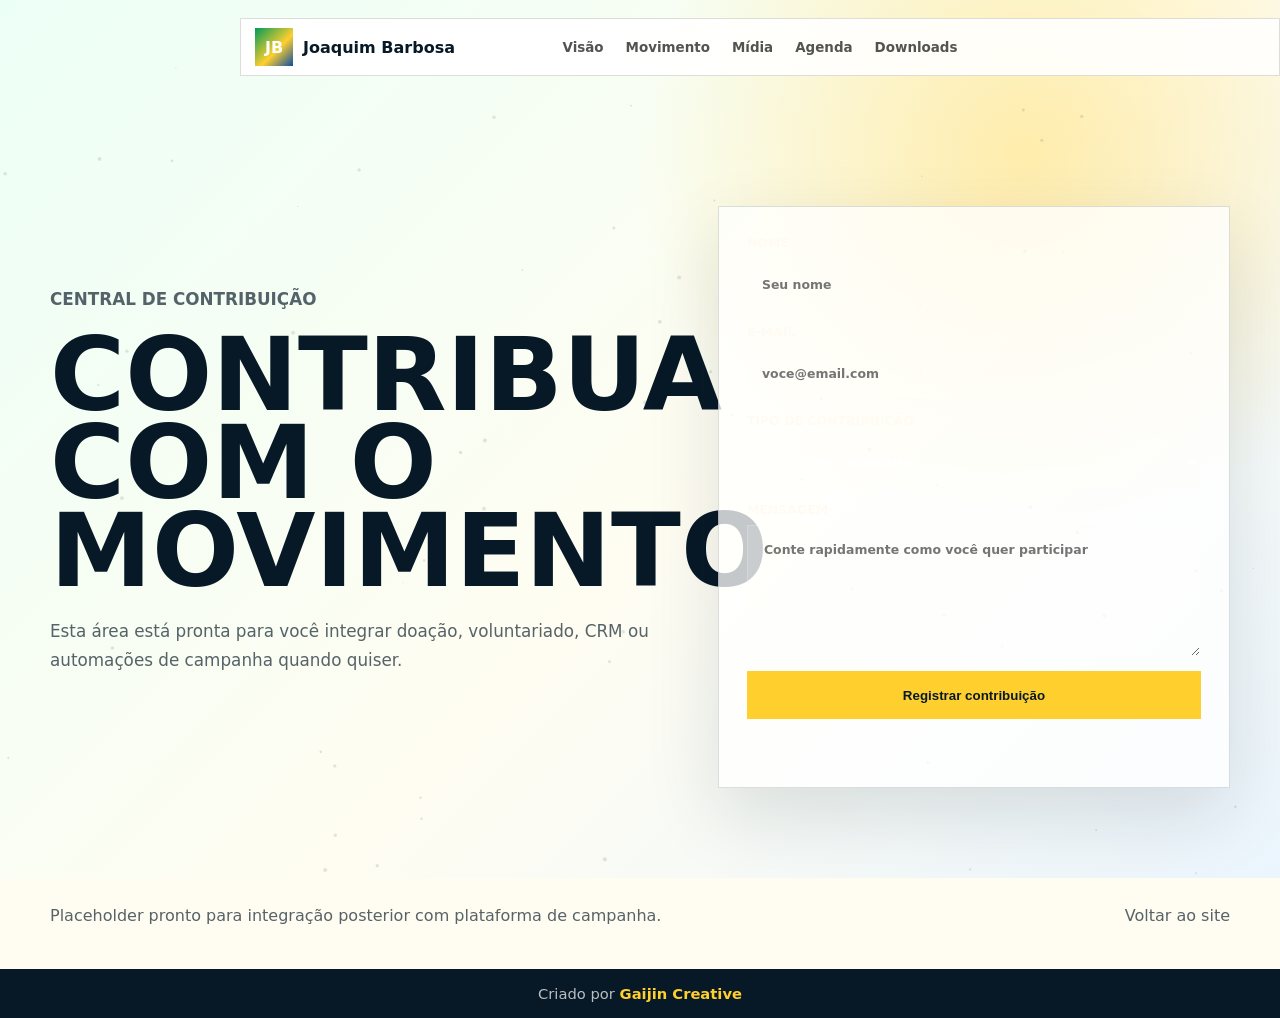
==== commit af6c32e8: "Add files via upload" ====
--- a/contribuir.html
+++ b/contribuir.html
@@ -21,9 +21,11 @@
         <a href="index.html#movimento">Movimento</a>
         <a href="index.html#midia">Mídia</a>
         <a href="index.html#agenda">Agenda</a>
+        <a href="downloads.html">Downloads</a>
       </nav>
       <button class="menu-button" type="button" aria-label="Abrir menu" aria-expanded="false">
         <img class="menu-logo" src="logo.png" alt="" />
+        <span></span>
         <span></span>
         <span></span>
       </button>
--- a/styles.css
+++ b/styles.css
@@ -9,8 +9,9 @@
   --white: #ffffff;
   --muted: rgba(7, 25, 38, 0.68);
   --line: rgba(7, 25, 38, 0.16);
-  --hero-top: url("01.jpg");
-  --hero-bottom: url("02.jpg");
+  --hero-wave: url("01.png");
+  --hero-static: url("03.png");
+  --hero-hover: url("02.png");
   --reveal-x: 72%;
   --reveal-y: 48%;
   --reveal-size: 0px;
@@ -22,6 +23,7 @@
 
 html {
   scroll-behavior: smooth;
+  overflow-x: hidden;
 }
 
 body {
@@ -33,6 +35,19 @@
 }
 
 body.menu-open {
+  overflow: hidden;
+}
+
+img,
+video,
+canvas {
+  max-width: 100%;
+}
+
+.svg-filters {
+  position: absolute;
+  width: 0;
+  height: 0;
   overflow: hidden;
 }
 
@@ -48,7 +63,7 @@
 .site-header {
   position: fixed;
   top: 18px;
-  left: calc(50% - 44px);
+  left: 50%;
   z-index: 10;
   display: flex;
   width: min(1040px, calc(100vw - 48px));
@@ -63,6 +78,14 @@
   backdrop-filter: blur(18px);
 }
 
+.site-header.is-static {
+  position: sticky;
+}
+
+.home-page .site-header {
+  left: calc(50% - 28px);
+}
+
 .site-header .brand {
   position: absolute;
   left: 14px;
@@ -71,7 +94,11 @@
 
 .brand,
 .nav-links a,
-.site-footer a {
+.site-footer a,
+.force-sources a,
+.plan-index a,
+.news-card a,
+.credit-footer a {
   color: inherit;
   text-decoration: none;
 }
@@ -93,18 +120,9 @@
   color: var(--white);
 }
 
-.brand-logo {
-  display: none;
-  width: 42px;
-  height: 42px;
-  object-fit: contain;
-}
-
+.brand-logo,
 .menu-logo {
   display: none;
-  width: 32px;
-  height: 32px;
-  object-fit: contain;
 }
 
 .nav-links {
@@ -191,29 +209,39 @@
   transform: scale(1.04);
 }
 
-.hero-image-top {
-  background-image: var(--hero-top);
-}
-
-.hero-image-bottom {
-  background-image: var(--hero-bottom);
+.hero-image-wave {
+  background-image: var(--hero-wave);
+  filter: url("#flag-wave");
+  opacity: 0.82;
+  transform: scale(1.08);
+  transform-origin: center;
+  animation: flagFloat 8s ease-in-out infinite;
+}
+
+.hero-image-wave::after {
+  position: absolute;
+  inset: 0;
+  background:
+    linear-gradient(105deg, rgba(255, 255, 255, 0.18), transparent 18%, rgba(7, 25, 38, 0.18) 34%, transparent 52%, rgba(255, 255, 255, 0.12) 68%, transparent);
+  mix-blend-mode: soft-light;
+  content: "";
+  animation: flagLight 5.5s ease-in-out infinite;
+}
+
+.hero-image-static {
+  background-image: var(--hero-static);
+  opacity: 0.93;
+}
+
+.hero-image-hover {
+  background-image: var(--hero-hover);
   opacity: 0;
-  -webkit-mask-image: radial-gradient(
-    circle var(--reveal-size) at var(--reveal-x) var(--reveal-y),
-    #000 0 54%,
-    rgba(0, 0, 0, 0.72) 64%,
-    transparent 100%
-  );
-  mask-image: radial-gradient(
-    circle var(--reveal-size) at var(--reveal-x) var(--reveal-y),
-    #000 0 54%,
-    rgba(0, 0, 0, 0.72) 64%,
-    transparent 100%
-  );
+  -webkit-mask-image: radial-gradient(circle var(--reveal-size) at var(--reveal-x) var(--reveal-y), #000 0 54%, rgba(0, 0, 0, 0.72) 64%, transparent 100%);
+  mask-image: radial-gradient(circle var(--reveal-size) at var(--reveal-x) var(--reveal-y), #000 0 54%, rgba(0, 0, 0, 0.72) 64%, transparent 100%);
   transition: opacity 220ms ease, -webkit-mask-image 160ms ease, mask-image 160ms ease;
 }
 
-.hero-image-reveal.is-revealing .hero-image-bottom {
+.hero-image-reveal.is-revealing .hero-image-hover {
   opacity: 1;
 }
 
@@ -245,9 +273,14 @@
   margin-top: 0;
 }
 
+h1,
+h2,
+h3 {
+  font-family: "Arial Black", "Segoe UI", system-ui, sans-serif;
+}
+
 h1 {
   margin-bottom: 22px;
-  font-family: "Arial Black", "Segoe UI", system-ui, sans-serif;
   font-size: clamp(3.8rem, 11.4vw, 9.7rem);
   line-height: 0.86;
   letter-spacing: 0;
@@ -269,14 +302,12 @@
 }
 
 h2 {
-  font-family: "Arial Black", "Segoe UI", system-ui, sans-serif;
   font-size: clamp(2.35rem, 6vw, 5.2rem);
   line-height: 0.95;
   letter-spacing: 0;
 }
 
 h3 {
-  font-family: "Arial Black", "Segoe UI", system-ui, sans-serif;
   font-size: 1.5rem;
   line-height: 1.05;
 }
@@ -290,7 +321,10 @@
 }
 
 .hero-actions,
-.timeline-list {
+.timeline-list,
+.support-actions,
+.force-sources,
+.front-tags {
   display: flex;
   flex-wrap: wrap;
   gap: 12px;
@@ -298,6 +332,17 @@
 
 .hero-actions {
   justify-content: flex-end;
+}
+
+.section-cta {
+  grid-column: 1 / -1;
+  display: flex;
+  justify-content: center;
+  margin-top: clamp(28px, 4vw, 54px);
+}
+
+.section-cta .button {
+  min-width: min(100%, 260px);
 }
 
 .button {
@@ -319,7 +364,9 @@
   color: var(--ink);
 }
 
-.button.ghost {
+.button.ghost,
+.button.light-link,
+.support-ghost {
   color: var(--white);
 }
 
@@ -348,16 +395,31 @@
   animation: cue 1.4s ease-in-out infinite;
 }
 
+.statement,
+.support-front,
+.card-generator,
+.profile-generator,
+.political-force,
+.media-watch,
+.photo-gallery,
+.timeline,
+.join,
+.plan-section,
+.plan-conclusion {
+  padding-left: max(24px, calc((100vw - 1180px) / 2));
+  padding-right: max(24px, calc((100vw - 1180px) / 2));
+}
+
 .statement {
   position: relative;
   overflow: hidden;
-  padding: 120px max(24px, calc((100vw - 1180px) / 2));
+  padding-top: 120px;
+  padding-bottom: 120px;
   background:
     linear-gradient(rgba(255, 253, 242, 0.78), rgba(255, 253, 242, 0.88)),
     url("back.png");
   background-position: center;
   background-size: cover;
-  background-repeat: no-repeat;
 }
 
 .statement-track {
@@ -377,13 +439,22 @@
   margin: 0;
 }
 
+.statement-inner,
+.support-front,
+.card-generator,
+.profile-generator,
+.movement,
+.career-panel,
+.contribute-hero,
+.plan-hero {
+  display: grid;
+  gap: clamp(28px, 5vw, 70px);
+  align-items: center;
+}
+
 .statement-inner {
   position: relative;
-  display: grid;
-  width: 100%;
   grid-template-columns: minmax(0, 0.95fr) minmax(320px, 0.78fr);
-  gap: clamp(28px, 5vw, 70px);
-  align-items: center;
   margin-top: -30px;
 }
 
@@ -392,7 +463,6 @@
 }
 
 .statement-video {
-  position: relative;
   overflow: hidden;
   border: 1px solid rgba(7, 25, 38, 0.16);
   background: var(--ink);
@@ -414,7 +484,13 @@
 .force-heading p,
 .force-card p,
 .career-copy p,
-.career-detail p {
+.career-detail p,
+.generator-copy p,
+.media-heading p,
+.gallery-heading p,
+.plan-section > div > p,
+.plan-conclusion p,
+.contribute-copy p {
   color: var(--muted);
   font-size: 1.05rem;
   line-height: 1.7;
@@ -422,11 +498,10 @@
 
 .support-front {
   position: relative;
-  display: grid;
   grid-template-columns: minmax(280px, 0.9fr) minmax(340px, 1.1fr);
-  gap: clamp(26px, 5vw, 70px);
   align-items: stretch;
-  padding: 120px max(24px, calc((100vw - 1180px) / 2));
+  padding-top: 120px;
+  padding-bottom: 120px;
   background:
     radial-gradient(circle at 12% 18%, rgba(255, 207, 46, 0.28), transparent 22rem),
     linear-gradient(135deg, #071926, #005f43 58%, #0b4ea2);
@@ -468,7 +543,6 @@
 .support-copy h2 {
   max-width: 760px;
   color: var(--white);
-  font-size: clamp(2.35rem, 5.9vw, 5.4rem);
 }
 
 .support-copy p {
@@ -476,18 +550,6 @@
   color: rgba(255, 255, 255, 0.78);
   font-size: clamp(1.05rem, 2vw, 1.3rem);
   line-height: 1.6;
-}
-
-.support-actions {
-  display: flex;
-  flex-wrap: wrap;
-  gap: 12px;
-  margin-top: 24px;
-}
-
-.support-ghost {
-  border-color: rgba(255, 255, 255, 0.44);
-  color: var(--white);
 }
 
 .support-image {
@@ -506,21 +568,21 @@
 }
 
 .card-generator {
-  display: grid;
   grid-template-columns: minmax(280px, 0.75fr) minmax(360px, 1.25fr);
-  gap: clamp(28px, 5vw, 72px);
-  align-items: center;
-  padding: 120px max(24px, calc((100vw - 1180px) / 2));
+  padding-top: 120px;
+  padding-bottom: 120px;
   background:
     radial-gradient(circle at 82% 18%, rgba(255, 207, 46, 0.38), transparent 22rem),
     linear-gradient(135deg, #ecfff6, var(--paper) 50%, #e8f4ff);
 }
 
-.generator-copy p {
-  max-width: 560px;
-  color: var(--muted);
-  font-size: 1.05rem;
-  line-height: 1.65;
+.profile-generator {
+  grid-template-columns: minmax(280px, 0.75fr) minmax(340px, 0.95fr);
+  padding-top: 120px;
+  padding-bottom: 120px;
+  background:
+    radial-gradient(circle at 12% 18%, rgba(0, 155, 88, 0.18), transparent 22rem),
+    linear-gradient(135deg, #fffdf2, #e8f4ff 54%, #ecfff6);
 }
 
 .generator-workspace {
@@ -528,31 +590,70 @@
   grid-template-columns: minmax(240px, 0.68fr) minmax(280px, 1fr);
   gap: 18px;
   align-items: start;
-}
-
-.card-form {
+  justify-self: end;
+  width: 100%;
+  max-width: 760px;
+  min-width: 0;
+  border: 1px solid rgba(7, 25, 38, 0.14);
+  padding: 18px;
+  background: rgba(255, 255, 255, 0.82);
+  box-shadow: 0 28px 70px rgba(7, 25, 38, 0.12);
+  overflow: hidden;
+}
+
+.profile-workspace {
+  display: grid;
+  grid-template-columns: minmax(240px, 0.78fr) minmax(280px, 0.9fr);
+  gap: 18px;
+  align-items: start;
+  justify-self: end;
+  width: 100%;
+  max-width: 700px;
+  min-width: 0;
+  border: 1px solid rgba(7, 25, 38, 0.14);
+  padding: 18px;
+  background: rgba(255, 255, 255, 0.82);
+  box-shadow: 0 28px 70px rgba(7, 25, 38, 0.12);
+  overflow: hidden;
+}
+
+.card-form,
+.contribute-form {
   display: grid;
   gap: 14px;
+  width: 100%;
+  min-width: 0;
   border: 1px solid rgba(7, 25, 38, 0.14);
   padding: clamp(20px, 3vw, 28px);
   background: rgba(255, 255, 255, 0.76);
 }
 
 .card-form label,
-.card-form fieldset {
+.card-form fieldset,
+.signup-form label {
   display: grid;
   gap: 8px;
 }
 
 .card-form span,
-.card-form legend {
+.card-form legend,
+.signup-form label {
   color: rgba(7, 25, 38, 0.7);
   font-size: 0.78rem;
   font-weight: 900;
   text-transform: uppercase;
 }
 
-.card-form input[type="text"] {
+.card-form input[type="text"],
+.card-form input[type="file"],
+.signup-form input,
+.signup-form select,
+.signup-form textarea,
+.contribute-form input,
+.contribute-form select,
+.contribute-form textarea {
+  width: 100%;
+  min-width: 0;
   min-height: 52px;
   border: 1px solid rgba(7, 25, 38, 0.18);
   background: var(--white);
@@ -563,23 +664,8 @@
 }
 
 .card-form input[type="file"] {
-  width: 100%;
-  border: 1px dashed rgba(7, 25, 38, 0.24);
-  background: rgba(255, 255, 255, 0.68);
-  color: var(--ink);
-  font: inherit;
+  border-style: dashed;
   padding: 12px;
-}
-
-.card-form input[type="text"]:focus {
-  border-color: var(--green);
-}
-
-.card-hint {
-  margin: 0;
-  color: var(--muted);
-  font-size: 0.9rem;
-  line-height: 1.45;
 }
 
 .card-form fieldset {
@@ -590,7 +676,6 @@
 
 .style-option {
   display: flex !important;
-  grid-template-columns: none !important;
   align-items: center;
   gap: 10px !important;
   min-height: 42px;
@@ -600,13 +685,13 @@
   cursor: pointer;
 }
 
-.style-option input {
-  accent-color: var(--green);
-}
-
-.card-preview-wrap {
+.card-preview-wrap,
+.profile-preview-wrap {
   display: grid;
   place-items: center;
+  width: 100%;
+  min-width: 0;
+  overflow: hidden;
   border: 1px solid rgba(7, 25, 38, 0.14);
   padding: 14px;
   background:
@@ -614,247 +699,41 @@
     linear-gradient(-45deg, rgba(7, 25, 38, 0.05) 25%, transparent 25%),
     var(--white);
   background-size: 24px 24px;
-  box-shadow: 0 28px 70px rgba(7, 25, 38, 0.12);
+  box-shadow: none;
 }
 
 #support-card {
   display: block;
-  width: min(100%, 360px);
+  width: min(100%, 320px);
+  max-width: 100%;
   height: auto;
 }
 
-.political-force {
-  padding: 120px max(24px, calc((100vw - 1180px) / 2));
-  background:
-    radial-gradient(circle at 14% 16%, rgba(0, 155, 88, 0.18), transparent 26rem),
-    radial-gradient(circle at 90% 20%, rgba(255, 207, 46, 0.3), transparent 26rem),
-    linear-gradient(180deg, var(--paper), #e8f4ff);
-}
-
-.black-front-hero {
-  position: relative;
-  min-height: 680px;
-  margin-bottom: 82px;
-  padding: clamp(28px, 6vw, 70px);
-  overflow: hidden;
-  background: var(--ink);
-  color: var(--white);
-  isolation: isolate;
-}
-
-.black-front-hero::before {
-  position: absolute;
-  inset: 0;
-  z-index: -1;
-  background:
-    linear-gradient(90deg, rgba(7, 25, 38, 0.92), rgba(7, 25, 38, 0.62) 46%, rgba(7, 25, 38, 0.32)),
-    radial-gradient(circle at 20% 18%, rgba(255, 207, 46, 0.3), transparent 18rem),
-    radial-gradient(circle at 82% 70%, rgba(0, 155, 88, 0.3), transparent 22rem);
-  content: "";
-}
-
-.front-collage {
-  position: absolute;
-  inset: 0;
-  z-index: -2;
-  display: grid;
-  grid-template-columns: repeat(6, 1fr);
-  opacity: 0.58;
-  filter: saturate(1.08) contrast(1.08);
-}
-
-.front-collage span {
-  min-height: 100%;
-  background-image: var(--front-img);
-  background-position: center;
-  background-size: cover;
-}
-
-.front-collage span:nth-child(even) {
-  transform: translateY(34px);
-}
-
-.front-copy {
-  display: grid;
-  max-width: 820px;
-  min-height: 540px;
-  align-content: end;
-}
-
-.front-copy h2 {
-  max-width: 780px;
-  color: var(--white);
-  font-size: clamp(2.8rem, 8vw, 7rem);
-}
-
-.front-copy p {
-  max-width: 680px;
-  color: rgba(255, 255, 255, 0.82);
-  font-size: clamp(1.04rem, 2vw, 1.32rem);
-  line-height: 1.6;
-}
-
-.front-tags {
-  display: flex;
-  flex-wrap: wrap;
-  gap: 10px;
-  margin-top: 22px;
-}
-
-.front-tags span {
-  border: 1px solid rgba(255, 255, 255, 0.28);
-  padding: 9px 12px;
-  background: rgba(255, 255, 255, 0.12);
-  color: var(--white);
-  font-size: 0.78rem;
-  font-weight: 900;
-  text-transform: uppercase;
-  backdrop-filter: blur(12px);
-}
-
-.force-heading {
-  display: grid;
-  max-width: 980px;
-  gap: 10px;
-  margin-bottom: 38px;
-}
-
-.force-heading p {
-  max-width: 740px;
-}
-
-.force-grid {
-  display: grid;
-  grid-template-columns: 1.2fr 0.9fr 0.9fr;
-  gap: 14px;
-}
-
-.force-card {
-  position: relative;
-  min-height: 360px;
-  border: 1px solid rgba(7, 25, 38, 0.14);
-  padding: clamp(24px, 4vw, 36px);
-  background: rgba(255, 255, 255, 0.72);
-  overflow: hidden;
-}
-
-.force-card::before {
-  position: absolute;
-  inset: 0 0 auto;
-  height: 8px;
-  background: linear-gradient(90deg, var(--green), var(--gold), var(--blue));
-  content: "";
-}
-
-.force-card.lead {
-  background: var(--ink);
-  color: var(--white);
-}
-
-.force-card.lead p {
-  color: rgba(255, 255, 255, 0.76);
-}
-
-.force-card span {
-  display: inline-block;
-  margin-bottom: 62px;
-  color: var(--blue);
-  font-family: "Arial Black", "Segoe UI", system-ui, sans-serif;
-  font-weight: 900;
-}
-
-.force-card.lead span {
-  color: var(--gold);
-}
-
-.career-panel {
-  display: grid;
-  grid-template-columns: minmax(260px, 0.8fr) minmax(260px, 0.7fr) minmax(280px, 0.9fr);
-  gap: 18px;
-  align-items: stretch;
-  margin-top: 18px;
-}
-
-.career-copy,
-.career-detail {
-  border: 1px solid rgba(7, 25, 38, 0.14);
-  padding: clamp(24px, 4vw, 34px);
-  background: rgba(255, 255, 255, 0.76);
-}
-
-.career-points {
-  display: grid;
-  gap: 10px;
-}
-
-.career-point {
-  display: grid;
-  gap: 6px;
-  border: 1px solid rgba(7, 25, 38, 0.14);
-  padding: 16px;
-  background: rgba(255, 255, 255, 0.68);
-  color: var(--ink);
-  text-align: left;
-  cursor: pointer;
-  transition: background 180ms ease, color 180ms ease, transform 180ms ease;
-}
-
-.career-point strong {
-  font-family: "Arial Black", "Segoe UI", system-ui, sans-serif;
-}
-
-.career-point span {
-  color: var(--muted);
-  font-size: 0.92rem;
-}
-
-.career-point.active,
-.career-point:hover {
-  background: var(--green);
-  color: var(--white);
-  transform: translateY(-2px);
-}
-
-.career-point.active span,
-.career-point:hover span {
-  color: rgba(255, 255, 255, 0.78);
-}
-
-.career-detail {
-  border-left: 8px solid var(--gold);
-}
-
-.career-detail span {
+#profile-card {
   display: block;
-  margin-bottom: 14px;
-  color: var(--blue);
-  font-family: "Arial Black", "Segoe UI", system-ui, sans-serif;
-  font-size: 1.8rem;
-}
-
-.force-sources {
-  display: flex;
-  flex-wrap: wrap;
-  gap: 10px;
-  margin-top: 22px;
-}
-
-.force-sources a {
-  border: 1px solid rgba(7, 25, 38, 0.18);
-  padding: 10px 12px;
-  background: rgba(255, 255, 255, 0.66);
-  color: var(--ink);
-  font-size: 0.88rem;
-  font-weight: 800;
-  text-decoration: none;
+  width: min(100%, 300px);
+  max-width: 100%;
+  height: auto;
+}
+
+.pillars,
+.news-grid,
+.force-grid,
+.gallery-thumbs {
+  display: grid;
+  grid-template-columns: repeat(3, 1fr);
 }
 
 .pillars {
-  display: grid;
-  grid-template-columns: repeat(3, 1fr);
   gap: 1px;
   background: var(--line);
   padding: 1px;
+}
+
+.pillars .section-cta {
+  background: var(--paper);
+  padding: 38px 18px;
+  margin-top: 0;
 }
 
 .pillar-card {
@@ -872,15 +751,11 @@
 }
 
 .movement {
-  display: grid;
   grid-template-columns: minmax(260px, 0.72fr) minmax(320px, 1.28fr);
-  gap: clamp(28px, 6vw, 80px);
-  align-items: center;
   padding: 130px max(24px, calc((100vw - 1180px) / 2));
   background:
     radial-gradient(circle at 84% 18%, rgba(255, 207, 46, 0.4), transparent 24rem),
     linear-gradient(135deg, #ecfff6, #fff8d2 55%, #e8f4ff);
-  color: var(--ink);
 }
 
 .interactive-map {
@@ -939,220 +814,6 @@
   color: var(--ink);
 }
 
-.media-watch {
-  padding: 120px max(24px, calc((100vw - 1180px) / 2));
-  background:
-    linear-gradient(180deg, rgba(255, 253, 242, 0.88), rgba(232, 244, 255, 0.96)),
-    repeating-linear-gradient(135deg, rgba(0, 155, 88, 0.08) 0 2px, transparent 2px 18px);
-}
-
-.media-heading {
-  display: grid;
-  max-width: 900px;
-  gap: 10px;
-  margin-bottom: 38px;
-}
-
-.media-heading p {
-  max-width: 640px;
-  color: var(--muted);
-  font-size: 1.05rem;
-  line-height: 1.65;
-}
-
-.news-grid {
-  display: grid;
-  grid-template-columns: repeat(3, 1fr);
-  gap: 16px;
-}
-
-.news-card {
-  position: relative;
-  display: grid;
-  min-height: 360px;
-  align-content: start;
-  gap: 16px;
-  border: 1px solid rgba(16, 16, 15, 0.13);
-  padding: clamp(24px, 4vw, 34px);
-  background: rgba(255, 253, 247, 0.86);
-  overflow: hidden;
-}
-
-.news-card::before {
-  position: absolute;
-  inset: 0 0 auto;
-  height: 7px;
-  background: linear-gradient(90deg, var(--green), var(--gold), var(--blue));
-  content: "";
-}
-
-.news-card.feature {
-  background: var(--ink);
-  color: var(--white);
-}
-
-.news-source {
-  color: var(--blue);
-  font-size: 0.78rem;
-  font-weight: 900;
-  text-transform: uppercase;
-}
-
-.news-card.feature .news-source {
-  color: var(--gold);
-}
-
-.news-card h3 {
-  margin-bottom: 0;
-}
-
-.news-card p {
-  color: var(--muted);
-  line-height: 1.65;
-}
-
-.news-card.feature p {
-  color: rgba(255, 253, 247, 0.78);
-}
-
-.news-card a {
-  align-self: end;
-  color: inherit;
-  font-weight: 900;
-  text-decoration-thickness: 2px;
-  text-underline-offset: 5px;
-}
-
-.photo-gallery {
-  padding: 120px max(24px, calc((100vw - 1180px) / 2));
-  background:
-    radial-gradient(circle at 16% 12%, rgba(255, 207, 46, 0.34), transparent 22rem),
-    linear-gradient(135deg, #e9fff5, #fffdf2 48%, #e8f4ff);
-}
-
-.gallery-heading {
-  display: grid;
-  max-width: 920px;
-  gap: 10px;
-  margin-bottom: 38px;
-}
-
-.gallery-heading p {
-  max-width: 680px;
-  color: var(--muted);
-  font-size: 1.05rem;
-  line-height: 1.65;
-}
-
-.gallery-stage {
-  position: relative;
-  display: grid;
-  grid-template-columns: 56px minmax(0, 1fr) 56px;
-  gap: 14px;
-  align-items: center;
-}
-
-.gallery-feature {
-  position: relative;
-  min-height: 620px;
-  margin: 0;
-  overflow: hidden;
-  background: var(--ink);
-  box-shadow: 0 34px 80px rgba(7, 25, 38, 0.18);
-}
-
-.gallery-feature img {
-  display: block;
-  width: 100%;
-  height: 620px;
-  object-fit: cover;
-  object-position: center;
-  transition: opacity 220ms ease, transform 700ms ease;
-}
-
-.gallery-feature.is-changing img {
-  opacity: 0.3;
-  transform: scale(1.03);
-}
-
-.gallery-feature figcaption {
-  position: absolute;
-  right: 0;
-  bottom: 0;
-  left: 0;
-  display: flex;
-  justify-content: space-between;
-  gap: 18px;
-  padding: 20px clamp(18px, 4vw, 32px);
-  background: linear-gradient(90deg, rgba(0, 155, 88, 0.92), rgba(7, 25, 38, 0.9));
-  color: var(--white);
-}
-
-.gallery-feature strong {
-  font-family: "Arial Black", "Segoe UI", system-ui, sans-serif;
-  line-height: 1.1;
-}
-
-.gallery-feature span {
-  color: rgba(255, 255, 255, 0.74);
-  font-size: 0.9rem;
-  text-align: right;
-}
-
-.gallery-nav {
-  display: grid;
-  width: 56px;
-  height: 74px;
-  place-items: center;
-  border: 0;
-  background: var(--blue);
-  color: var(--white);
-  font-size: 2.4rem;
-  line-height: 1;
-  cursor: pointer;
-  transition: background 180ms ease, transform 180ms ease;
-}
-
-.gallery-nav:hover {
-  background: var(--green);
-  transform: translateY(-2px);
-}
-
-.gallery-thumbs {
-  display: grid;
-  grid-template-columns: repeat(9, minmax(88px, 1fr));
-  gap: 10px;
-  margin-top: 16px;
-}
-
-.gallery-thumb {
-  height: 110px;
-  border: 3px solid transparent;
-  padding: 0;
-  background: var(--ink);
-  cursor: pointer;
-  overflow: hidden;
-}
-
-.gallery-thumb img {
-  display: block;
-  width: 100%;
-  height: 100%;
-  object-fit: cover;
-  opacity: 0.72;
-  transition: opacity 180ms ease, transform 220ms ease;
-}
-
-.gallery-thumb.active {
-  border-color: var(--gold);
-}
-
-.gallery-thumb:hover img,
-.gallery-thumb.active img {
-  opacity: 1;
-  transform: scale(1.05);
-}
-
 .map-card span {
   display: block;
   margin-bottom: 8px;
@@ -1168,11 +829,17 @@
 }
 
 .timeline {
-  padding: 120px max(24px, calc((100vw - 1180px) / 2));
+  padding-top: 120px;
+  padding-bottom: 120px;
 }
 
 .timeline h2 {
   max-width: 820px;
+}
+
+.timeline .agenda-title {
+  max-width: 760px;
+  font-size: clamp(2rem, 5vw, 4.55rem);
 }
 
 .timeline-list {
@@ -1224,7 +891,8 @@
   display: grid;
   min-height: 720px;
   place-items: center;
-  padding: 90px max(24px, calc((100vw - 1180px) / 2));
+  padding-top: 90px;
+  padding-bottom: 90px;
   background: var(--ink);
   color: var(--white);
   overflow: hidden;
@@ -1246,25 +914,15 @@
 }
 
 .signup-form label {
-  display: grid;
-  gap: 8px;
   color: rgba(255, 250, 240, 0.7);
-  font-size: 0.82rem;
-  font-weight: 800;
-  text-transform: uppercase;
 }
 
 .signup-form input,
 .signup-form select,
 .signup-form textarea {
-  min-height: 54px;
-  border: 1px solid rgba(255, 250, 240, 0.22);
-  border-radius: 0;
+  border-color: rgba(255, 250, 240, 0.22);
   background: rgba(255, 250, 240, 0.09);
   color: var(--white);
-  font: inherit;
-  outline: 0;
-  padding: 0 16px;
 }
 
 .signup-form textarea {
@@ -1275,11 +933,6 @@
 
 .signup-form select option {
   color: var(--ink);
-}
-
-.signup-form input:focus,
-.signup-form select:focus {
-  border-color: var(--gold);
 }
 
 .form-note {
@@ -1315,68 +968,158 @@
 .credit-footer a {
   color: var(--gold);
   font-weight: 900;
-  text-decoration: none;
-}
-
-.credit-footer a:hover {
-  text-decoration: underline;
-  text-underline-offset: 4px;
-}
-
-.button.light-link {
-  border-color: rgba(255, 255, 255, 0.36);
-  color: var(--white);
-}
-
-.site-header.is-static {
-  position: sticky;
-}
-
-.contribute-page {
+}
+
+.contribute-page,
+.plan-page {
   background:
     radial-gradient(circle at 80% 15%, rgba(255, 207, 46, 0.36), transparent 24rem),
     linear-gradient(135deg, #ecfff6, var(--paper) 52%, var(--sky));
 }
 
 .contribute-hero {
-  display: grid;
   min-height: calc(100svh - 80px);
   grid-template-columns: minmax(0, 0.92fr) minmax(320px, 0.78fr);
-  gap: clamp(28px, 6vw, 78px);
-  align-items: center;
   padding: 120px max(24px, calc((100vw - 1180px) / 2)) 80px;
 }
 
-.contribute-copy h1 {
+.contribute-copy h1,
+.plan-hero h1 {
   font-size: clamp(3rem, 8vw, 7.8rem);
   color: var(--ink);
 }
 
-.contribute-copy p {
-  max-width: 650px;
-  color: var(--muted);
-  font-size: clamp(1.05rem, 2vw, 1.35rem);
-  line-height: 1.6;
-}
-
 .contribute-form {
   width: 100%;
+  box-shadow: 0 28px 70px rgba(7, 25, 38, 0.12);
+}
+
+.contribute-form textarea {
+  min-height: 132px;
+  padding: 16px;
+  resize: vertical;
+}
+
+.plan-hero {
+  min-height: 92svh;
+  grid-template-columns: minmax(0, 1fr) minmax(280px, 0.48fr);
+  align-items: end;
+  padding: 130px max(24px, calc((100vw - 1180px) / 2)) 86px;
+  background:
+    linear-gradient(90deg, rgba(7, 25, 38, 0.92), rgba(0, 95, 67, 0.78)),
+    url("back.png");
+  background-position: center;
+  background-size: cover;
+  color: var(--white);
+}
+
+.plan-hero h1 {
+  max-width: 980px;
+  color: var(--white);
+}
+
+.plan-hero p {
+  max-width: 760px;
+  color: rgba(255, 255, 255, 0.82);
+  font-size: clamp(1.06rem, 2vw, 1.35rem);
+  line-height: 1.6;
+}
+
+.plan-hero-card {
+  border: 1px solid rgba(255, 255, 255, 0.18);
+  padding: clamp(22px, 4vw, 34px);
+  background: rgba(255, 255, 255, 0.1);
+  backdrop-filter: blur(16px);
+}
+
+.plan-hero-card span,
+.plan-conclusion span {
+  display: block;
+  margin-bottom: 14px;
+  color: var(--gold);
+  font-weight: 900;
+  text-transform: uppercase;
+}
+
+.plan-hero-card strong {
+  font-family: "Arial Black", "Segoe UI", system-ui, sans-serif;
+  font-size: clamp(1.2rem, 2vw, 1.8rem);
+  line-height: 1.1;
+}
+
+.plan-index {
+  position: sticky;
+  top: 94px;
+  z-index: 4;
+  display: flex;
+  flex-wrap: wrap;
+  gap: 8px;
+  padding: 18px max(24px, calc((100vw - 1180px) / 2));
+  background: rgba(255, 253, 242, 0.9);
+  backdrop-filter: blur(16px);
+  border-bottom: 1px solid rgba(7, 25, 38, 0.12);
+}
+
+.plan-index a {
   border: 1px solid rgba(7, 25, 38, 0.14);
-  padding: clamp(22px, 4vw, 36px);
-  background: rgba(255, 255, 255, 0.78);
-  box-shadow: 0 28px 70px rgba(7, 25, 38, 0.12);
-}
-
-.contribute-form label {
-  color: rgba(7, 25, 38, 0.68);
-}
-
-.contribute-form input,
-.contribute-form select,
-.contribute-form textarea {
-  border-color: rgba(7, 25, 38, 0.2);
-  background: var(--white);
+  padding: 9px 11px;
   color: var(--ink);
+  font-size: 0.82rem;
+  font-weight: 900;
+}
+
+.plan-section {
+  display: grid;
+  grid-template-columns: 120px minmax(0, 1fr);
+  gap: clamp(22px, 5vw, 70px);
+  padding-top: 96px;
+  padding-bottom: 96px;
+  border-bottom: 1px solid rgba(7, 25, 38, 0.12);
+}
+
+.plan-number {
+  color: var(--green);
+  font-family: "Arial Black", "Segoe UI", system-ui, sans-serif;
+  font-size: clamp(2.2rem, 6vw, 5.6rem);
+  line-height: 0.9;
+}
+
+.plan-details {
+  display: grid;
+  gap: 12px;
+  margin-top: 28px;
+}
+
+.plan-details details {
+  border: 1px solid rgba(7, 25, 38, 0.14);
+  background: rgba(255, 255, 255, 0.68);
+}
+
+.plan-details summary {
+  cursor: pointer;
+  padding: 18px 20px;
+  color: var(--ink);
+  font-family: "Arial Black", "Segoe UI", system-ui, sans-serif;
+  font-size: 1.08rem;
+}
+
+.plan-details p,
+.plan-details ul {
+  margin: 0;
+  padding: 0 22px 22px;
+  color: var(--muted);
+  line-height: 1.66;
+}
+
+.plan-details li {
+  margin: 9px 0 0 18px;
+}
+
+.plan-conclusion {
+  padding-top: 110px;
+  padding-bottom: 110px;
+  background: var(--ink);
+  color: var(--white);
 }
 
 [data-reveal] {
@@ -1410,31 +1153,90 @@
   }
 }
 
+@keyframes flagFloat {
+  0%,
+  100% {
+    transform: scale(1.08) translate3d(-0.8%, 0, 0) skewX(-0.4deg);
+  }
+
+  50% {
+    transform: scale(1.1) translate3d(0.9%, -0.5%, 0) skewX(0.6deg);
+  }
+}
+
+@keyframes flagLight {
+  0%,
+  100% {
+    transform: translateX(-6%);
+    opacity: 0.55;
+  }
+
+  50% {
+    transform: translateX(7%);
+    opacity: 0.92;
+  }
+}
+
+@keyframes mobileMenuIn {
+  from {
+    opacity: 0;
+    transform: translateY(-10px) scale(0.98);
+  }
+
+  to {
+    opacity: 1;
+    transform: translateY(0) scale(1);
+  }
+}
+
+@keyframes mobileLinkIn {
+  to {
+    opacity: 1;
+    transform: translateY(0);
+  }
+}
+
+@media (max-width: 1180px) {
+  .site-header {
+    width: min(960px, calc(100vw - 32px));
+  }
+
+  .site-header .brand {
+    max-width: 170px;
+  }
+
+  .nav-links {
+    max-width: calc(100% - 190px);
+  }
+
+  .nav-links a {
+    padding-inline: 7px;
+    font-size: 0.78rem;
+  }
+
+  .support-front,
+  .card-generator,
+  .profile-generator,
+  .plan-hero,
+  .generator-workspace,
+  .profile-workspace {
+    grid-template-columns: 1fr;
+  }
+
+  .support-image img {
+    width: min(100%, 680px);
+    margin-inline: auto;
+  }
+}
+
 @media (max-width: 1080px) {
-  .hero::before {
-    background:
-      linear-gradient(270deg, rgba(0, 64, 42, 0.6) 0%, rgba(0, 82, 57, 0.36) 52%, rgba(7, 25, 38, 0.08) 100%),
-      linear-gradient(0deg, rgba(7, 25, 38, 0.44), rgba(7, 25, 38, 0.01) 52%);
-  }
-
   .pillars,
   .news-grid,
   .gallery-thumbs,
   .statement-inner,
-  .support-front,
-  .card-generator,
-  .front-collage,
   .force-grid,
   .career-panel {
     grid-template-columns: repeat(2, minmax(0, 1fr));
-  }
-
-  .black-front-hero {
-    min-height: 620px;
-  }
-
-  .front-collage {
-    opacity: 0.42;
   }
 
   .pillar-card:last-child,
@@ -1444,60 +1246,154 @@
   .career-detail {
     grid-column: 1 / -1;
   }
-
-  .gallery-stage {
-    grid-template-columns: 48px minmax(0, 1fr) 48px;
-  }
-
-  .gallery-feature,
-  .gallery-feature img {
-    min-height: 540px;
-    height: 540px;
-  }
 }
 
 @media (max-width: 820px) {
   :root {
-    --hero-top: url("03.jpg");
-    --hero-bottom: url("04.jpg");
+    --hero-wave: url("04.png");
+    --hero-hover: url("05.png");
+    --hero-static: url("06.png");
   }
 
   .site-header {
+    top: 18px;
+    right: 18px;
+    left: auto;
+    display: flex;
+    width: auto;
+    min-height: 0;
+    padding: 0;
+    border: 0;
+    background: transparent;
+    transform: none;
+    backdrop-filter: none;
+  }
+
+  .home-page .site-header {
+    left: auto;
+  }
+
+  .site-header .brand,
+  .nav-links {
     display: none;
   }
 
-  .brand {
-    display: inline-flex;
-  }
-
-  .brand-logo {
-    display: block;
-    width: 44px;
-    height: 44px;
-  }
-
-  .brand-mark,
-  .brand span:last-child {
-    display: none;
+  body.menu-open .site-header {
+    left: 18px;
+    width: calc(100vw - 36px);
+    align-items: flex-start;
+    padding: 58px 18px 18px;
+    border: 1px solid rgba(255, 207, 46, 0.32);
+    background:
+      linear-gradient(135deg, rgba(0, 155, 88, 0.24), transparent 36%),
+      linear-gradient(315deg, rgba(11, 78, 162, 0.32), transparent 40%),
+      rgba(7, 25, 38, 0.92);
+    box-shadow: 0 24px 70px rgba(7, 25, 38, 0.42);
+    backdrop-filter: blur(20px);
+    animation: mobileMenuIn 260ms ease both;
+  }
+
+  body.menu-open .site-header::before {
+    position: absolute;
+    inset: 8px;
+    border: 1px solid rgba(255, 255, 255, 0.08);
+    content: "";
+    pointer-events: none;
+  }
+
+  body.menu-open .nav-links {
+    display: grid;
+    width: 100%;
+    max-width: none;
+    gap: 10px;
+  }
+
+  body.menu-open .nav-links a {
+    position: relative;
+    display: flex;
+    min-height: 50px;
+    align-items: center;
+    justify-content: center;
+    border: 1px solid rgba(255, 255, 255, 0.11);
+    padding: 0 14px;
+    background:
+      linear-gradient(90deg, transparent, rgba(255, 255, 255, 0.06), transparent),
+      rgba(255, 255, 255, 0.045);
+    color: var(--white);
+    font-size: 0.9rem;
+    overflow: hidden;
+    text-transform: uppercase;
+    transform: translateY(8px);
+    opacity: 0;
+    animation: mobileLinkIn 360ms ease both;
+    transition: border-color 180ms ease, background 180ms ease, transform 180ms ease;
+  }
+
+  body.menu-open .nav-links a:nth-child(2) { animation-delay: 35ms; }
+  body.menu-open .nav-links a:nth-child(3) { animation-delay: 70ms; }
+  body.menu-open .nav-links a:nth-child(4) { animation-delay: 105ms; }
+  body.menu-open .nav-links a:nth-child(5) { animation-delay: 140ms; }
+  body.menu-open .nav-links a:nth-child(6) { animation-delay: 175ms; }
+  body.menu-open .nav-links a:nth-child(7) { animation-delay: 210ms; }
+
+  body.menu-open .nav-links a::before {
+    position: absolute;
+    inset: auto 22% 0;
+    height: 2px;
+    background: linear-gradient(90deg, transparent, var(--gold), transparent);
+    content: "";
+    opacity: 0;
+    transform: scaleX(0.45);
+    transition: opacity 180ms ease, transform 180ms ease;
+  }
+
+  body.menu-open .nav-links a:hover,
+  body.menu-open .nav-links a:focus-visible {
+    border-color: rgba(255, 207, 46, 0.6);
+    background: rgba(255, 207, 46, 0.11);
+    transform: translateY(-1px);
+  }
+
+  body.menu-open .nav-links a:hover::before,
+  body.menu-open .nav-links a:focus-visible::before {
+    opacity: 1;
+    transform: scaleX(1);
   }
 
   .menu-button {
-    display: none;
-  }
-
-  .menu-logo {
+    position: relative;
+    z-index: 2;
+    display: flex;
+    width: 42px;
+    height: 34px;
+    flex-direction: column;
+    align-items: center;
+    justify-content: center;
+    gap: 6px;
+    border: 0;
+    padding: 0;
+    background: transparent;
+    color: var(--white);
+    cursor: pointer;
+  }
+
+  body.menu-open .menu-button {
+    position: absolute;
+    top: 12px;
+    right: 12px;
+    color: var(--gold);
+  }
+
+  .menu-button .menu-logo {
     display: none;
   }
 
   .menu-button span {
     display: block;
-    width: 18px;
-    height: 2px;
-    background: var(--ink);
-  }
-
-  .nav-links {
-    display: none;
+    width: 30px;
+    height: 3px;
+    border-radius: 999px;
+    background: currentColor;
   }
 
   .hero {
@@ -1512,11 +1408,7 @@
     text-align: center;
   }
 
-  .hero-logo-title img {
-    margin-right: auto;
-    margin-left: auto;
-  }
-
+  .hero-logo-title img,
   .hero-copy {
     margin-right: auto;
     margin-left: auto;
@@ -1527,8 +1419,7 @@
   }
 
   .hero::before {
-    background:
-      linear-gradient(0deg, rgba(7, 25, 38, 0.42), rgba(7, 25, 38, 0.02) 50%);
+    background: linear-gradient(0deg, rgba(7, 25, 38, 0.42), rgba(7, 25, 38, 0.02) 50%);
   }
 
   .hero-image {
@@ -1542,15 +1433,17 @@
   .statement-inner,
   .support-front,
   .card-generator,
+  .profile-generator,
   .generator-workspace,
-  .front-collage,
+  .profile-workspace,
   .force-grid,
   .career-panel,
   .gallery-thumbs,
-  .contribute-hero {
+  .contribute-hero,
+  .plan-hero,
+  .plan-section {
     grid-template-columns: 1fr;
   }
-
 
   .pillar-card:last-child,
   .news-card:last-child,
@@ -1563,7 +1456,6 @@
   .support-image {
     display: grid;
     justify-items: center;
-    overflow: visible;
   }
 
   .support-image img {
@@ -1576,10 +1468,6 @@
     min-height: 260px;
   }
 
-  .pillar-card span {
-    margin-bottom: 46px;
-  }
-
   .interactive-map {
     min-height: 470px;
   }
@@ -1590,40 +1478,9 @@
     width: calc(100% - 28px);
   }
 
-  .gallery-stage {
-    grid-template-columns: 1fr;
-  }
-
-  .gallery-nav {
-    position: absolute;
-    z-index: 2;
-    top: 50%;
-    transform: translateY(-50%);
-    width: 46px;
-    height: 62px;
-    background: rgba(7, 25, 38, 0.78);
-  }
-
-  .gallery-prev {
-    left: 10px;
-  }
-
-  .gallery-next {
-    right: 10px;
-  }
-
-  .gallery-feature,
-  .gallery-feature img {
-    min-height: 460px;
-    height: 460px;
-  }
-
-  .gallery-feature figcaption {
-    display: grid;
-  }
-
-  .gallery-feature span {
-    text-align: left;
+  .plan-index {
+    position: relative;
+    top: auto;
   }
 
   .site-footer {
@@ -1646,22 +1503,28 @@
   .movement,
   .media-watch,
   .photo-gallery,
+  .card-generator,
+  .profile-generator,
   .timeline,
   .join,
-  .contribute-hero {
+  .contribute-hero,
+  .plan-hero,
+  .plan-index,
+  .plan-section,
+  .plan-conclusion {
     padding-left: 18px;
     padding-right: 18px;
   }
 
   .hero-actions,
   .timeline-list {
-    display: grid;
-  }
-
-  .hero-actions {
     display: flex;
     flex-wrap: nowrap;
-    justify-items: center;
+  }
+
+  .timeline-list {
+    max-width: 100%;
+    overflow-x: auto;
   }
 
   .hero-actions .button {
@@ -1672,15 +1535,15 @@
     white-space: nowrap;
   }
 
+  .card-form,
+  .contribute-form {
+    padding: 16px;
+  }
+
   .button,
   .timeline-item {
     width: 100%;
   }
-
-  .interactive-map {
-    min-height: 420px;
-  }
-
 }
 
 @media (prefers-reduced-motion: reduce) {
@@ -1692,3 +1555,364 @@
     transition-duration: 1ms !important;
   }
 }
+/* Document-based political foundation section */
+.political-base {
+  padding: 120px max(24px, calc((100vw - 1180px) / 2));
+  background:
+    radial-gradient(circle at 18% 10%, rgba(255, 207, 46, 0.28), transparent 24rem),
+    linear-gradient(180deg, var(--paper), #ecfff6 58%, #e8f4ff);
+}
+
+.base-intro {
+  display: grid;
+  max-width: 940px;
+  gap: 10px;
+  margin-bottom: 34px;
+}
+
+.base-intro p,
+.base-card p,
+.base-manifest p,
+.base-manifest li {
+  color: var(--muted);
+  font-size: 1.05rem;
+  line-height: 1.68;
+}
+
+.base-grid {
+  display: grid;
+  grid-template-columns: repeat(4, minmax(0, 1fr));
+  gap: 12px;
+}
+
+.base-card {
+  position: relative;
+  min-height: 340px;
+  border: 1px solid rgba(7, 25, 38, 0.14);
+  padding: clamp(22px, 3vw, 30px);
+  background: rgba(255, 255, 255, 0.72);
+  overflow: hidden;
+}
+
+.base-card::before {
+  position: absolute;
+  inset: 0 0 auto;
+  height: 7px;
+  background: linear-gradient(90deg, var(--green), var(--gold), var(--blue));
+  content: "";
+}
+
+.base-card.highlight {
+  background: var(--ink);
+  color: var(--white);
+}
+
+.base-card.highlight p {
+  color: rgba(255, 255, 255, 0.76);
+}
+
+.base-card span {
+  display: block;
+  margin-bottom: 62px;
+  color: var(--blue);
+  font-family: "Arial Black", "Segoe UI", system-ui, sans-serif;
+  font-weight: 900;
+}
+
+.base-card.highlight span {
+  color: var(--gold);
+}
+
+.base-card h3 {
+  font-size: clamp(1rem, 1.47vw, 1.31rem);
+  line-height: 1.15;
+  overflow-wrap: normal;
+  word-break: normal;
+}
+
+.base-manifest {
+  display: grid;
+  grid-template-columns: minmax(280px, 0.8fr) minmax(300px, 1fr);
+  gap: clamp(24px, 5vw, 64px);
+  align-items: center;
+  margin-top: 16px;
+  border: 1px solid rgba(7, 25, 38, 0.14);
+  padding: clamp(24px, 5vw, 46px);
+  background: rgba(255, 255, 255, 0.68);
+}
+
+.base-manifest ul {
+  display: grid;
+  gap: 10px;
+  margin: 0;
+  padding-left: 20px;
+}
+
+.base-deep-grid {
+  display: grid;
+  grid-template-columns: repeat(3, minmax(0, 1fr));
+  gap: 12px;
+  margin-top: 16px;
+}
+
+.base-deep-card {
+  border: 1px solid rgba(7, 25, 38, 0.14);
+  padding: clamp(22px, 3vw, 30px);
+  background: rgba(255, 255, 255, 0.68);
+}
+
+.base-deep-card h3 {
+  font-size: clamp(1.18rem, 2vw, 1.55rem);
+}
+
+.base-deep-card p {
+  color: var(--muted);
+  font-size: 1rem;
+  line-height: 1.68;
+}
+
+.base-sources {
+  display: flex;
+  flex-wrap: wrap;
+  gap: 9px;
+  margin-top: 18px;
+}
+
+.base-sources span {
+  border: 1px solid rgba(7, 25, 38, 0.16);
+  padding: 9px 11px;
+  background: rgba(255, 255, 255, 0.66);
+  color: rgba(7, 25, 38, 0.72);
+  font-size: 0.82rem;
+  font-weight: 900;
+}
+
+.downloads-page {
+  background:
+    radial-gradient(circle at 12% 8%, rgba(255, 207, 46, 0.26), transparent 25rem),
+    linear-gradient(180deg, var(--paper), #ecfff6 58%, #e8f4ff);
+}
+
+.downloads-hero {
+  display: grid;
+  min-height: 58svh;
+  align-items: end;
+  padding: 150px max(24px, calc((100vw - 1180px) / 2)) 70px;
+}
+
+.downloads-hero > div {
+  max-width: 960px;
+}
+
+.downloads-hero h1 {
+  max-width: 940px;
+  font-size: clamp(3rem, 8vw, 7.4rem);
+}
+
+.downloads-hero p {
+  max-width: 760px;
+  color: var(--muted);
+  font-size: clamp(1.05rem, 2vw, 1.3rem);
+  line-height: 1.65;
+}
+
+.download-library {
+  display: grid;
+  grid-template-columns: repeat(2, minmax(0, 1fr));
+  gap: 14px;
+  padding: 0 max(24px, calc((100vw - 1180px) / 2)) 120px;
+}
+
+.download-card {
+  display: grid;
+  grid-template-columns: minmax(180px, 0.82fr) minmax(0, 1fr);
+  gap: 22px;
+  align-items: center;
+  border: 1px solid rgba(7, 25, 38, 0.14);
+  padding: clamp(18px, 3vw, 28px);
+  background: rgba(255, 255, 255, 0.78);
+  box-shadow: 0 24px 60px rgba(7, 25, 38, 0.08);
+}
+
+.download-preview {
+  display: grid;
+  min-height: 240px;
+  align-content: end;
+  gap: 8px;
+  padding: 18px;
+  background:
+    linear-gradient(135deg, rgba(0, 155, 88, 0.95), rgba(11, 78, 162, 0.96)),
+    linear-gradient(90deg, var(--green), var(--gold), var(--blue));
+  color: var(--white);
+  overflow: hidden;
+  position: relative;
+}
+
+.download-preview::before {
+  position: absolute;
+  inset: 16px;
+  border: 1px solid rgba(255, 255, 255, 0.28);
+  content: "";
+}
+
+.download-preview span,
+.download-preview strong {
+  position: relative;
+  z-index: 1;
+}
+
+.download-preview span {
+  color: rgba(255, 255, 255, 0.75);
+  font-size: 0.76rem;
+  font-weight: 900;
+  text-transform: uppercase;
+}
+
+.download-preview strong {
+  font-family: "Arial Black", "Segoe UI", system-ui, sans-serif;
+  font-size: clamp(1.7rem, 3vw, 2.8rem);
+  line-height: 0.9;
+  text-transform: uppercase;
+}
+
+.story-preview {
+  min-height: 300px;
+  aspect-ratio: 9 / 16;
+  justify-self: center;
+}
+
+.button-preview {
+  min-height: 260px;
+  aspect-ratio: 1;
+  border-radius: 50%;
+  justify-self: center;
+  width: min(100%, 280px);
+}
+
+.shirt-preview {
+  min-height: 260px;
+  aspect-ratio: 1;
+  clip-path: polygon(20% 12%, 34% 4%, 43% 14%, 57% 14%, 66% 4%, 80% 12%, 96% 32%, 82% 46%, 78% 94%, 22% 94%, 18% 46%, 4% 32%);
+  justify-self: center;
+  width: min(100%, 300px);
+}
+
+.product-gallery {
+  display: grid;
+  gap: 10px;
+  align-self: stretch;
+}
+
+.button-gallery {
+  grid-template-columns: repeat(2, minmax(0, 1fr));
+}
+
+.shirt-gallery {
+  grid-template-columns: repeat(2, minmax(0, 1fr));
+}
+
+.product-gallery a {
+  display: grid;
+  min-height: 170px;
+  place-items: center;
+  border: 1px solid rgba(7, 25, 38, 0.12);
+  background:
+    linear-gradient(45deg, rgba(7, 25, 38, 0.045) 25%, transparent 25%),
+    linear-gradient(-45deg, rgba(7, 25, 38, 0.045) 25%, transparent 25%),
+    var(--white);
+  background-size: 22px 22px;
+  overflow: hidden;
+}
+
+.product-gallery img {
+  display: block;
+  width: 100%;
+  height: 100%;
+  object-fit: contain;
+  padding: 10px;
+  filter: drop-shadow(0 14px 26px rgba(7, 25, 38, 0.16));
+  transition: transform 180ms ease;
+}
+
+.button-gallery img {
+  border-radius: 50%;
+}
+
+.product-gallery a:hover img {
+  transform: scale(1.04);
+}
+
+.banner-preview {
+  min-height: 160px;
+  aspect-ratio: 16 / 9;
+  grid-column: 1 / -1;
+  width: 100%;
+}
+
+.print-preview {
+  aspect-ratio: 3 / 4;
+  justify-self: center;
+}
+
+.download-card h2 {
+  margin-bottom: 10px;
+  font-size: clamp(1.5rem, 3vw, 2.5rem);
+}
+
+.download-card p {
+  color: var(--muted);
+  line-height: 1.58;
+}
+
+.download-actions {
+  grid-column: 1 / -1;
+  display: flex;
+  flex-wrap: wrap;
+  gap: 10px;
+}
+
+@media (max-width: 1180px) {
+  .base-grid {
+    grid-template-columns: repeat(2, minmax(0, 1fr));
+  }
+
+  .base-deep-grid {
+    grid-template-columns: 1fr;
+  }
+
+  .download-library {
+    grid-template-columns: 1fr;
+  }
+}
+
+@media (max-width: 820px) {
+  .base-grid,
+  .base-manifest,
+  .download-card {
+    grid-template-columns: 1fr;
+  }
+
+  .download-preview,
+  .story-preview,
+  .print-preview,
+  .banner-preview,
+  .product-gallery {
+    width: 100%;
+    min-height: 220px;
+    aspect-ratio: auto;
+  }
+}
+
+@media (max-width: 560px) {
+  .political-base,
+  .downloads-hero,
+  .download-library {
+    padding-left: 18px;
+    padding-right: 18px;
+  }
+
+  .downloads-hero {
+    padding-top: 118px;
+    padding-bottom: 48px;
+  }
+}
